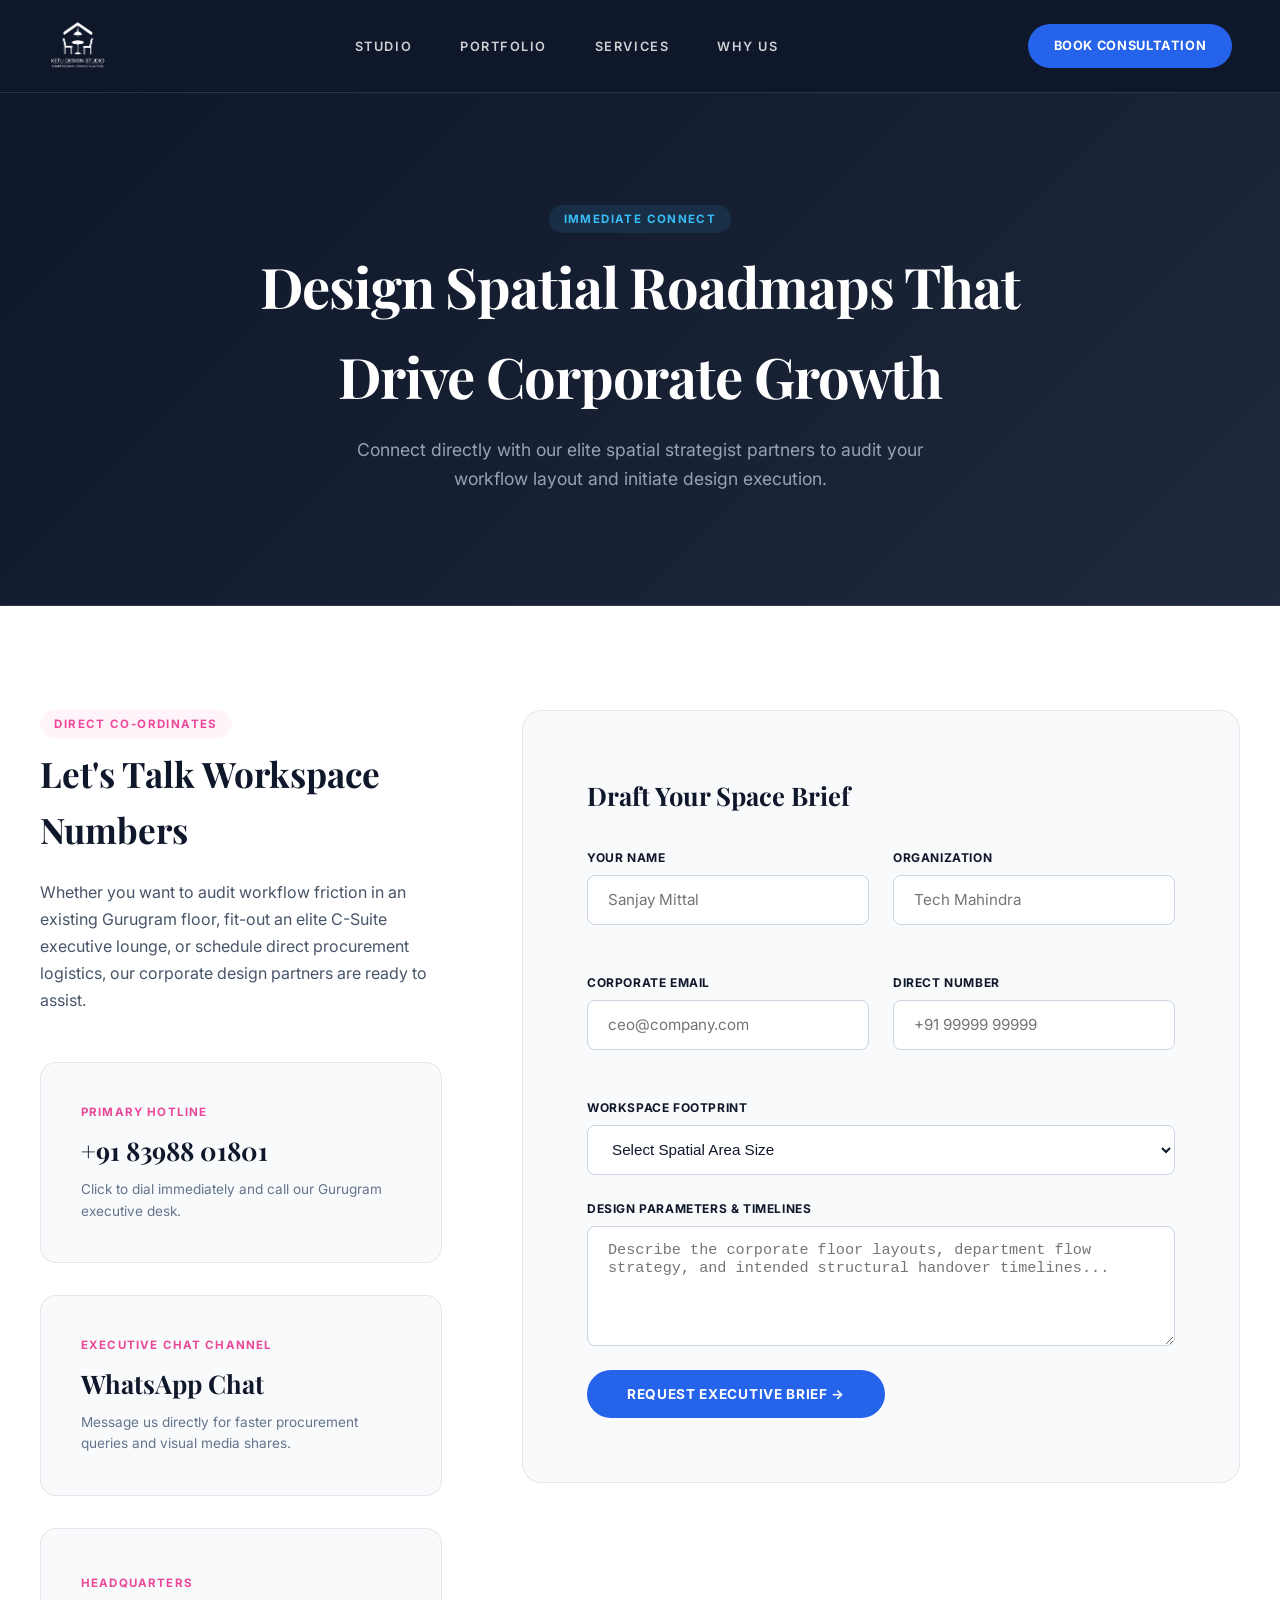
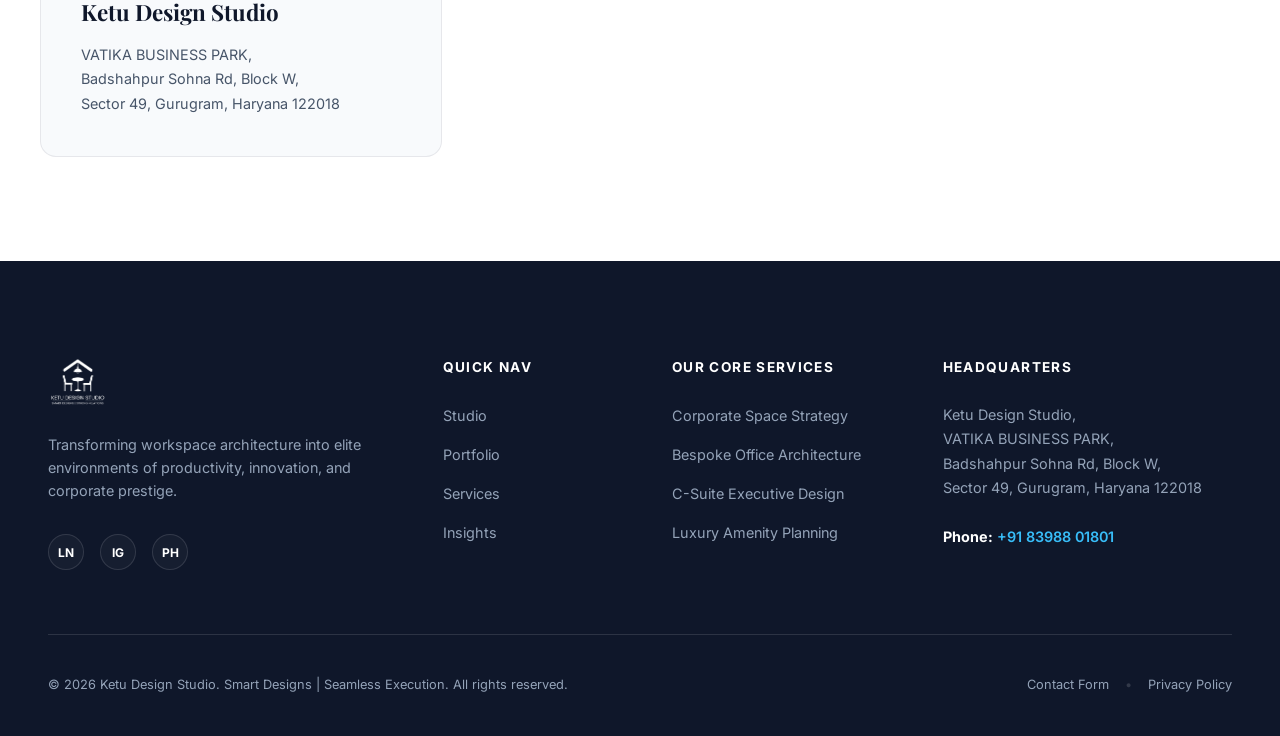
==== contact.html @ e24c72b3 "final" ====
<!DOCTYPE html>
<html lang="en">
<head>
    <meta charset="UTF-8" />
    <meta http-equiv="X-UA-Compatible" content="IE=edge" />
    <meta name="viewport" content="width=device-width, initial-scale=1.0" />
    <title>Schedule a Workspace Audit | Ketu Design Studio</title>
    <!-- Google Fonts: Playfair Display (Serif) & Inter (Sans-Serif) -->
    <link rel="preconnect" href="https://fonts.googleapis.com" />
    <link rel="preconnect" href="https://fonts.gstatic.com" crossorigin />
    <link href="https://fonts.googleapis.com/css2?family=Inter:wght@300;400;500;600;700&family=Playfair+Display:ital,wght@0,400;0,600;0,700;1,400&display=swap" rel="stylesheet" />
    <link rel="stylesheet" href="style.css" />
</head>
<body>

    <!-- Top Navigation Bar -->
    <nav class="navbar">
        <div class="logo">
            <a href="index.html">
                <img src="logo.png" alt="Ketu Design Studio" />
            </a>
        </div>
        <ul class="nav-links">
            <li><a href="index.html">STUDIO</a></li>
            <li><a href="portfolio.html">PORTFOLIO</a></li>
            <li><a href="services (1).html">SERVICES</a></li>
            <li><a href="whyus.html">WHY US</a></li>
        </ul>
        <div class="nav-cta">
            <a href="contact.html" class="consultation-btn-nav">BOOK CONSULTATION</a>
        </div>
    </nav>

    <!-- Floating Mobile/Tablet Consultation Trigger -->
    <a href="contact.html" class="floating-consultation-btn">Book a Consultation</a>

    <!-- Page Banner -->
    <header class="page-banner">
        <div class="page-banner-content">
            <span class="badge badge-light">IMMEDIATE CONNECT</span>
            <h1>Design Spatial Roadmaps That Drive Corporate Growth</h1>
            <p>Connect directly with our elite spatial strategist partners to audit your workflow layout and initiate design execution.</p>
        </div>
    </header>

    <!-- Contact & Consultation Hub -->
    <section class="page-section">
        <div class="page-container-large">
            <div class="contact-hub-row">
                
                <!-- Left Coordinates Side -->
                <div class="contact-coordinates-side">
                    <span class="badge">DIRECT CO-ORDINATES</span>
                    <h2 style="margin-top: 0.5rem;">Let's Talk Workspace Numbers</h2>
                    <p class="contact-intro">
                        Whether you want to audit workflow friction in an existing Gurugram floor, fit-out an elite C-Suite executive lounge, or schedule direct procurement logistics, our corporate design partners are ready to assist.
                    </p>
                    
                    <!-- Call Link -->
                    <a href="tel:+918398801801" class="contact-card-link">
                        <span class="contact-card-label">Primary Hotline</span>
                        <span class="contact-card-value">+91 83988 01801</span>
                        <span class="contact-card-desc">Click to dial immediately and call our Gurugram executive desk.</span>
                    </a>
                    
                    <!-- WhatsApp Link -->
                    <a href="https://wa.me/918398801801" target="_blank" class="contact-card-link">
                        <span class="contact-card-label">Executive Chat Channel</span>
                        <span class="contact-card-value">WhatsApp Chat</span>
                        <span class="contact-card-desc">Message us directly for faster procurement queries and visual media shares.</span>
                    </a>

                    <!-- Address Block -->
                    <div style="background-color: var(--light-bg); border: 1px solid var(--dark-border); padding: 2.5rem; border-radius: 16px;">
                        <span class="contact-card-label">Headquarters</span>
                        <h4 style="font-family: var(--font-serif); font-size: 1.4rem; color: var(--premium-blue-dark); margin-bottom: 0.75rem;">Ketu Design Studio</h4>
                        <p style="font-size: 0.9rem; color: #475569; line-height: 1.7;">
                            VATIKA BUSINESS PARK,<br>
                            Badshahpur Sohna Rd, Block W,<br>
                            Sector 49, Gurugram, Haryana 122018
                        </p>
                    </div>
                </div>

                <!-- Right Form Side -->
                <div class="contact-form-side">
                    <h3>Draft Your Space Brief</h3>
                    
                    <form action="#" method="POST" onsubmit="alert('Thank you for initiating your design journey. Our executive spatial strategist will contact you within 4 hours.'); return false;">
                        <div class="form-group-row">
                            <div class="form-group">
                                <label for="name">Your Name</label>
                                <input type="text" id="name" placeholder="Sanjay Mittal" required />
                            </div>
                            <div class="form-group">
                                <label for="org">Organization</label>
                                <input type="text" id="org" placeholder="Tech Mahindra" required />
                            </div>
                        </div>

                        <div class="form-group-row">
                            <div class="form-group">
                                <label for="email">Corporate Email</label>
                                <input type="email" id="email" placeholder="ceo@company.com" required />
                            </div>
                            <div class="form-group">
                                <label for="phone">Direct Number</label>
                                <input type="tel" id="phone" placeholder="+91 99999 99999" required />
                            </div>
                        </div>

                        <div class="form-group">
                            <label for="size">Workspace Footprint</label>
                            <select id="size" required>
                                <option value="" disabled selected>Select Spatial Area Size</option>
                                <option value="small">Under 5,000 sq ft</option>
                                <option value="medium">5,000 - 15,000 sq ft</option>
                                <option value="large">15,000 - 30,000 sq ft</option>
                                <option value="enterprise">30,000+ sq ft (Enterprise HQ)</option>
                            </select>
                        </div>

                        <div class="form-group">
                            <label for="message">Design Parameters & Timelines</label>
                            <textarea id="message" placeholder="Describe the corporate floor layouts, department flow strategy, and intended structural handover timelines..." required></textarea>
                        </div>

                        <button type="submit" class="submit-btn">REQUEST EXECUTIVE BRIEF &rarr;</button>
                    </form>
                </div>

            </div>
        </div>
    </section>

    <!-- Expanded Premium Footer -->
    <footer class="footer">
        <div class="footer-top">
            <div class="footer-brand-col">
                <img src="logo.png" alt="Ketu Design Studio" class="footer-logo" />
                <p class="brand-pitch">
                    Transforming workspace architecture into elite environments of productivity, innovation, and corporate prestige.
                </p>
                <div class="social-links">
                    <a href="https://linkedin.com" target="_blank" aria-label="LinkedIn">LN</a>
                    <a href="https://instagram.com" target="_blank" aria-label="Instagram">IG</a>
                    <a href="tel:+918398801801" aria-label="Phone">PH</a>
                </div>
            </div>
            
            <div class="footer-links-col">
                <h3>Quick Nav</h3>
                <ul>
                    <li><a href="index.html">Studio</a></li>
                    <li><a href="portfolio.html">Portfolio</a></li>
                    <li><a href="services.html">Services</a></li>
                    <li><a href="insights.html">Insights</a></li>
                </ul>
            </div>

            <div class="footer-links-col">
                <h3>Our Core Services</h3>
                <ul>
                    <li><a href="services.html#strategy">Corporate Space Strategy</a></li>
                    <li><a href="services.html#architecture">Bespoke Office Architecture</a></li>
                    <li><a href="services.html#suites">C-Suite Executive Design</a></li>
                    <li><a href="services.html#amenities">Luxury Amenity Planning</a></li>
                </ul>
            </div>

            <div class="footer-contact-col">
                <h3>Headquarters</h3>
                <p class="footer-address">
                    Ketu Design Studio,<br>
                    VATIKA BUSINESS PARK,<br>
                    Badshahpur Sohna Rd, Block W,<br>
                    Sector 49, Gurugram, Haryana 122018
                </p>
                <p class="footer-phone">
                    <strong>Phone:</strong> <a href="tel:+918398801801">+91 83988 01801</a>
                </p>
            </div>
        </div>

        <div class="footer-bottom">
            <p>&copy; 2026 Ketu Design Studio. Smart Designs | Seamless Execution. All rights reserved.</p>
            <div class="footer-bottom-links">
                <a href="contact.html">Contact Form</a>
                <span class="bullet">&bull;</span>
                <a href="#">Privacy Policy</a>
            </div>
        </div>
    </footer>

    <script src="script.js"></script>
</body>
</html>
---- style.css ----
/* style.css */

/* --- Modern Corporate Color System & Tokens --- */
:root {
    --white-bg: #FFFFFF;              /* 60% - Clean structural background */
    --light-bg: #F8FAFC;              /* Clean off-white bg for sections */
    
    --premium-blue-dark: #0F172A;     /* 35% - Rich Slate/Navy Blue */
    --premium-blue-nav: #0F172A;      /* Matches screenshot dark navy navbar */
    --premium-blue-mid: #1E293B;      /* Mid slate for dark components */
    --premium-blue-button: #2563EB;   /* Premium blue button background from screenshot */
    --premium-blue-button-hover: #1D4ED8;
    
    --accent-cyan: #38BDF8;           /* Beautiful bright cyan for hero subtitle and badges */
    --premium-pink-accent: #EC4899;   /* 5% - Ultra-subtle deep pink highlight, used sparingly */
    
    --glass-border: rgba(255, 255, 255, 0.12); /* User's requested glass border style */
    --dark-border: rgba(15, 23, 42, 0.08);     /* Subtle border for light cards */
    
    /* Strict Two-Font Style System */
    --font-serif: 'Playfair Display', serif; /* Font A: Bold & Premium Headline Typography */
    --font-sans: 'Inter', sans-serif;        /* Font B: Classic & Minimal Details/Body Typography */
}

/* --- Global Reset & Modern Styles --- */
* {
    margin: 0;
    padding: 0;
    box-sizing: border-box;
}

html {
    scroll-behavior: smooth;
}

body {
    background-color: var(--white-bg);
    color: #334155;
    font-family: var(--font-sans);
    line-height: 1.6;
    overflow-x: hidden;
    -webkit-font-smoothing: antialiased;
}

h1, h2, h3, h4 {
    color: var(--premium-blue-dark);
    font-family: var(--font-serif);
    font-weight: 700;
}

p, span, li, a, button, input {
    font-family: var(--font-sans);
}

/* --- Reusable Components & Typography --- */
.section-header {
    text-align: center;
    padding: 5rem 2rem 2.5rem 2rem;
    max-width: 800px;
    margin: 0 auto;
}

.section-header h2 {
    font-family: var(--font-serif);
    font-size: 2.6rem;
    margin-top: 0.5rem;
    letter-spacing: -0.01em;
}

.section-subtitle {
    font-size: 1.05rem;
    color: #64748B;
    margin-top: 0.8rem;
    font-weight: 400;
}

.badge {
    display: inline-block;
    padding: 0.3rem 0.9rem;
    font-size: 0.72rem;
    font-weight: 700;
    letter-spacing: 0.12em;
    color: var(--premium-pink-accent);
    background-color: rgba(236, 72, 153, 0.06);
    border-radius: 9999px;
    text-transform: uppercase;
}

.badge-light {
    color: var(--accent-cyan);
    background-color: rgba(56, 189, 248, 0.1);
}

.divider {
    width: 60px;
    height: 3px;
    background: linear-gradient(90deg, var(--premium-blue-button), var(--premium-pink-accent));
    margin: 1.5rem auto 0 auto;
    border-radius: 99px;
}

/* --- Pill Buttons --- */
.btn {
    display: inline-flex;
    align-items: center;
    justify-content: center;
    padding: 0.9rem 2.2rem;
    border-radius: 9999px;
    font-size: 0.85rem;
    font-weight: 700;
    text-decoration: none;
    letter-spacing: 0.05em;
    transition: all 0.3s cubic-bezier(0.4, 0, 0.2, 1);
    cursor: pointer;
}

.btn-filled {
    background-color: var(--premium-blue-button);
    color: #FFFFFF;
    box-shadow: 0 4px 14px rgba(37, 99, 235, 0.3);
}

.btn-filled:hover {
    background-color: var(--premium-blue-button-hover);
    transform: translateY(-2px);
    box-shadow: 0 6px 20px rgba(37, 99, 235, 0.4);
}

.btn-outlined {
    background-color: transparent;
    color: #FFFFFF;
    border: 1px solid var(--glass-border);
}

.btn-outlined:hover {
    background-color: rgba(255, 255, 255, 0.08);
    border-color: #FFFFFF;
    transform: translateY(-2px);
}

/* --- Floating Call to Action --- */
.floating-consultation-btn {
    position: fixed;
    bottom: 25px;
    right: 25px;
    background-color: var(--premium-pink-accent);
    color: #FFFFFF;
    padding: 0.9rem 1.6rem;
    border-radius: 9999px;
    text-decoration: none;
    font-weight: 700;
    font-size: 0.85rem;
    box-shadow: 0 10px 25px rgba(236, 72, 153, 0.3);
    z-index: 9999;
    letter-spacing: 0.02em;
    transition: all 0.3s ease;
    display: none; /* Only shown on mobile/tablets where nav is hidden or smaller */
}

.floating-consultation-btn:hover {
    transform: translateY(-3px) scale(1.02);
    box-shadow: 0 12px 30px rgba(236, 72, 153, 0.4);
}

/* --- Premium Navigation Bar --- */
.navbar {
    display: flex;
    align-items: center;
    justify-content: space-between;
    background-color: var(--premium-blue-nav);
    padding: 1.25rem 3rem;
    position: sticky;
    top: 0;
    z-index: 1000;
    border-bottom: 1px solid var(--glass-border);
}

.logo img {
    height: 52px;
    display: block;
    transition: transform 0.3s ease;
}

.logo img:hover {
    transform: scale(1.03);
}

.nav-links {
    list-style: none;
    display: flex;
    gap: 3rem;
}

.nav-links li a {
    text-decoration: none;
    color: rgba(255, 255, 255, 0.8);
    font-size: 0.8rem;
    font-weight: 600;
    letter-spacing: 0.12em;
    transition: color 0.25s ease;
}

.nav-links li a:hover,
.nav-links li.active a {
    color: #FFFFFF;
}

.consultation-btn-nav {
    display: inline-block;
    background-color: var(--premium-blue-button);
    color: #FFFFFF;
    padding: 0.75rem 1.6rem;
    border-radius: 9999px;
    text-decoration: none;
    font-size: 0.8rem;
    font-weight: 700;
    letter-spacing: 0.05em;
    transition: all 0.3s ease;
}

.consultation-btn-nav:hover {
    background-color: var(--premium-blue-button-hover);
    transform: translateY(-1px);
    box-shadow: 0 4px 12px rgba(37, 99, 235, 0.2);
}

/* --- Hero Section (Visibility and Contrast Overhaul) --- */
.hero {
    position: relative;
    min-height: 85vh;
    background: url('hero.jpg') center/cover no-repeat;
    display: flex;
    align-items: center;
    justify-content: center;
    color: #FFFFFF;
    overflow: hidden;
    padding: 4rem 2rem;
}

/* Stronger backdrop overlay */
.hero-overlay {
    position: absolute;
    inset: 0;
    background: radial-gradient(
        circle,
        rgba(15, 23, 42, 0.5) 0%,
        rgba(15, 23, 42, 0.75) 100%
    );
    z-index: 1;
}

.hero-content {
    position: relative;
    z-index: 2;
    max-width: 950px;
    width: 100%;
}

/* Luxurious glassmorphism text container for perfect visibility */
.hero-glass-card {
    background: rgba(15, 23, 42, 0.55);
    backdrop-filter: blur(16px);
    -webkit-backdrop-filter: blur(16px);
    border: 1px solid var(--glass-border);
    padding: 4rem 3.5rem;
    border-radius: 24px;
    box-shadow: 0 25px 50px -12px rgba(0, 0, 0, 0.4);
    display: flex;
    flex-direction: column;
    align-items: center;
    text-align: center;
}

.hero-title {
    font-family: var(--font-serif);
    font-size: 4rem;
    font-weight: 700;
    line-height: 1.15;
    margin-bottom: 1.5rem;
    letter-spacing: -0.01em;
    color: #FFFFFF;
    text-shadow: 0 4px 20px rgba(0, 0, 0, 0.4); /* Contrast shadow */
}

.hero-subtitle {
    font-family: var(--font-sans);
    font-size: 0.95rem;
    font-weight: 700;
    letter-spacing: 0.15em;
    color: var(--accent-cyan);
    margin-bottom: 2.5rem;
    max-width: 800px;
    line-height: 1.5;
    text-shadow: 0 2px 10px rgba(0, 0, 0, 0.4);
}

.hero-buttons {
    display: flex;
    gap: 1.5rem;
}

/* --- Glassmorphism Stats Boxes --- */
.stats {
    background-color: var(--premium-blue-dark);
    padding: 5rem 2rem;
    position: relative;
    border-bottom: 1px solid var(--glass-border);
}

.stats-container {
    max-width: 1200px;
    margin: 0 auto;
    display: grid;
    grid-template-columns: repeat(4, 1fr);
    gap: 2rem;
}

.stat-box {
    position: relative;
    background: rgba(255, 255, 255, 0.02);
    border: 1px solid var(--glass-border);
    padding: 3rem 2rem;
    border-radius: 16px;
    text-align: center;
    color: #FFFFFF;
    transition: all 0.4s cubic-bezier(0.4, 0, 0.2, 1);
    overflow: hidden;
}

.stat-box:hover {
    transform: translateY(-8px);
    background: rgba(255, 255, 255, 0.04);
    border-color: rgba(255, 255, 255, 0.25);
    box-shadow: 0 20px 40px rgba(0, 0, 0, 0.3);
}

.stat-box h2 {
    font-family: var(--font-sans);
    font-size: 3rem;
    font-weight: 700;
    color: #FFFFFF;
    margin-bottom: 0.5rem;
    background: linear-gradient(135deg, #FFFFFF 30%, var(--accent-cyan) 100%);
    -webkit-background-clip: text;
    -webkit-text-fill-color: transparent;
}

.stat-box p {
    font-family: var(--font-sans);
    font-size: 0.9rem;
    color: #94A3B8;
    font-weight: 500;
    letter-spacing: 0.02em;
}

.glass-shine {
    position: absolute;
    top: 0;
    left: -100%;
    width: 50%;
    height: 100%;
    background: linear-gradient(
        90deg,
        rgba(255, 255, 255, 0) 0%,
        rgba(255, 255, 255, 0.04) 50%,
        rgba(255, 255, 255, 0) 100%
    );
    transform: skewX(-25deg);
    transition: 0.75s;
}

.stat-box:hover .glass-shine {
    left: 200%;
}

/* --- Infinite Moving Partner Logo Carousel --- */
.partners {
    background-color: var(--white-bg);
    padding: 5rem 0;
    overflow: hidden;
}

.partner-carousel-wrapper {
    width: 100%;
    overflow: hidden;
    position: relative;
    padding: 2.5rem 0;
}

.partner-carousel-wrapper::before,
.partner-carousel-wrapper::after {
    content: '';
    position: absolute;
    left: 5%;
    right: 5%;
    height: 1px;
    background-color: #E2E8F0;
}

.partner-carousel-wrapper::before { top: 0; }
.partner-carousel-wrapper::after { bottom: 0; }

.partner-carousel {
    display: flex;
    gap: 6rem;
    width: max-content;
    animation: marquee 25s linear infinite;
}

.partner-logo {
    font-family: var(--font-sans);
    font-size: 1.5rem;
    font-weight: 700;
    color: #94A3B8;
    letter-spacing: 0.05em;
    text-transform: uppercase;
    transition: color 0.3s ease;
    user-select: none;
    cursor: default;
}

.partner-logo:hover {
    color: var(--premium-blue-dark);
}

@keyframes marquee {
    0% { transform: translateX(0); }
    100% { transform: translateX(-50%); }
}

/* --- Philosophy (Premium Deep Blue Container) --- */
.philosophy {
    background-color: var(--premium-blue-dark);
    color: #FFFFFF;
    padding: 7rem 2rem;
    text-align: center;
    position: relative;
}

.philosophy-container {
    max-width: 850px;
    margin: 0 auto;
}

.philosophy h2 {
    font-family: var(--font-serif);
    font-size: 2.8rem;
    font-weight: 600;
    color: #FFFFFF;
    margin-top: 1rem;
    margin-bottom: 2rem;
    line-height: 1.25;
}

.philosophy .accent-text {
    font-family: var(--font-serif);
    font-style: italic;
    color: var(--accent-cyan);
    font-weight: 400;
}

.philosophy-text {
    font-family: var(--font-sans);
    font-size: 1.15rem;
    line-height: 1.8;
    color: #CBD5E1;
    font-weight: 300;
}

/* --- Services Grid Section (60% White Background) --- */
.services {
    background-color: var(--light-bg);
    padding: 6.5rem 2rem;
}

.services-grid {
    max-width: 1200px;
    margin: 3.5rem auto 0 auto;
    display: grid;
    grid-template-columns: repeat(3, 1fr);
    gap: 2.5rem;
}

.service-card {
    background-color: var(--white-bg);
    border: 1px solid var(--dark-border);
    padding: 3.5rem 2.5rem;
    border-radius: 16px;
    position: relative;
    transition: all 0.4s cubic-bezier(0.4, 0, 0.2, 1);
    display: flex;
    flex-direction: column;
    height: 100%;
}

.service-card::before {
    content: '';
    position: absolute;
    top: 0;
    left: 0;
    width: 100%;
    height: 4px;
    background: var(--premium-blue-button);
    border-radius: 16px 16px 0 0;
    transform: scaleX(0);
    transform-origin: left;
    transition: transform 0.4s ease;
}

.service-card:hover {
    transform: translateY(-8px);
    box-shadow: 0 20px 40px rgba(15, 23, 42, 0.06);
    border-color: rgba(37, 99, 235, 0.15);
}

.service-card:hover::before {
    transform: scaleX(1);
}

.service-card:nth-child(5):hover::before {
    background: var(--premium-pink-accent);
}

.card-num {
    font-family: var(--font-sans);
    font-size: 0.85rem;
    font-weight: 700;
    color: var(--premium-blue-button);
    letter-spacing: 0.1em;
    margin-bottom: 1.5rem;
}

.service-card h3 {
    font-family: var(--font-serif);
    font-size: 1.4rem;
    font-weight: 700;
    margin-bottom: 1rem;
    color: var(--premium-blue-dark);
}

.service-card p {
    font-family: var(--font-sans);
    font-size: 0.95rem;
    color: #64748B;
    line-height: 1.6;
    margin-bottom: 2rem;
    flex-grow: 1;
}

.card-link {
    font-family: var(--font-sans);
    font-size: 0.85rem;
    font-weight: 700;
    color: var(--premium-blue-dark);
    text-decoration: none;
    letter-spacing: 0.02em;
    transition: color 0.2s ease;
    align-self: flex-start;
}

.card-link:hover {
    color: var(--premium-blue-button);
}

/* --- Detailed Subpages Styling Grid Layouts --- */

/* Page Banner/Hero Header */
.page-banner {
    position: relative;
    background: linear-gradient(135deg, #0F172A 0%, #1E293B 100%);
    color: #FFFFFF;
    padding: 7rem 2rem;
    text-align: center;
    border-bottom: 1px solid var(--glass-border);
    overflow: hidden;
}

/* --- Side Page Background Variations (no background images, gradients only) --- */
.portfolio-page {
    background: linear-gradient(135deg, #0F172A, #1E293B);
}
.services-page {
    background: linear-gradient(135deg, #0F172A, #1E293B);
}
.whyus-page {
    background: linear-gradient(135deg, #F8FAFC, #EEF2FF);
}
.insights-page {
    background: linear-gradient(135deg, #F8FAFC, #EEF2FF);
}

/* Why Us cards premium styling */
.why-us-card {
    background: rgba(15, 23, 42, 0.55);
    backdrop-filter: blur(12px);
    -webkit-backdrop-filter: blur(12px);
    border: 1px solid var(--glass-border);
    border-radius: 16px;
    padding: 2rem;
    margin: 0.5rem;
    color: #FFFFFF;
    animation: slideInLeft 0.8s ease-out forwards;
}

/* Horizontal slide‑in animation */
@keyframes slideInLeft {
    0% { transform: translateX(-30px); opacity: 0; }
    100% { transform: translateX(0); opacity: 1; }
}
.slide-in-left {
    animation: slideInLeft 0.8s ease-out forwards;
}

.page-banner-content {
    max-width: 800px;
    margin: 0 auto;
    position: relative;
    z-index: 2;
}

.page-banner h1 {
    font-family: var(--font-serif);
    font-size: 3.5rem;
    color: #FFFFFF;
    margin-top: 0.5rem;
    margin-bottom: 1rem;
    letter-spacing: -0.02em;
}

.page-banner p {
    font-size: 1.1rem;
    color: #94A3B8;
    max-width: 600px;
    margin: 0 auto;
}

/* Page Section Wrappers */
.page-section {
    padding: 6.5rem 2rem;
    background-color: var(--white-bg);
}

.page-container-large {
    max-width: 1200px;
    margin: 0 auto;
}

/* Portfolio Details Page Showcase Blocks */
.project-showcase-block {
    display: flex;
    align-items: center;
    gap: 4.5rem;
    margin-bottom: 7rem;
}

.project-showcase-block:nth-child(even) {
    flex-direction: row-reverse;
}

.project-showcase-block:last-child {
    margin-bottom: 0;
}

.project-info-side {
    flex: 1;
}

.project-tag {
    font-size: 0.72rem;
    font-weight: 700;
    color: var(--premium-blue-button);
    letter-spacing: 0.12em;
    text-transform: uppercase;
}

.project-info-side h2 {
    font-family: var(--font-serif);
    font-size: 2.4rem;
    color: var(--premium-blue-dark);
    margin-top: 0.5rem;
    margin-bottom: 1.25rem;
    line-height: 1.2;
}

.project-description {
    font-size: 1rem;
    color: #475569;
    line-height: 1.75;
    margin-bottom: 2rem;
}

.project-stats-grid {
    display: grid;
    grid-template-columns: 1fr 1fr;
    gap: 1.5rem;
    margin-bottom: 2.5rem;
}

.project-stat-pill {
    background-color: var(--light-bg);
    border: 1px solid var(--dark-border);
    padding: 1.25rem;
    border-radius: 12px;
}

.project-stat-pill h4 {
    font-family: var(--font-sans);
    font-size: 1.35rem;
    color: var(--premium-blue-dark);
    font-weight: 700;
}

.project-stat-pill p {
    font-size: 0.8rem;
    color: #64748B;
    margin-top: 0.2rem;
}

.project-media-side {
    flex: 1.2;
    position: relative;
}

.project-fallback-frame {
    width: 100%;
    height: 400px;
    background-color: var(--premium-blue-dark);
    border-radius: 20px;
    display: flex;
    flex-direction: column;
    justify-content: center;
    align-items: center;
    color: #FFFFFF;
    position: relative;
    overflow: hidden;
    border: 1px solid var(--glass-border);
    padding: 3rem;
    text-align: center;
}

.project-fallback-frame::before {
    content: '';
    position: absolute;
    inset: 0;
    background: radial-gradient(circle, rgba(15,23,42,0.6) 0%, rgba(15,23,42,0.9) 100%);
    z-index: 1;
}

.project-frame-content {
    position: relative;
    z-index: 2;
}

.project-frame-content h3 {
    font-family: var(--font-serif);
    font-size: 2rem;
    color: #FFFFFF;
    margin-bottom: 0.5rem;
}

.project-frame-content p {
    font-size: 0.85rem;
    color: var(--accent-cyan);
    letter-spacing: 0.05em;
    font-weight: 600;
}

/* Service Detail Sections */
.service-details-row {
    display: flex;
    gap: 4rem;
    margin-bottom: 6rem;
    align-items: flex-start;
}

.service-details-row:last-child {
    margin-bottom: 0;
}

.service-details-header {
    flex: 1;
    position: sticky;
    top: 120px;
}

.service-details-header h2 {
    font-family: var(--font-serif);
    font-size: 2.2rem;
    color: var(--premium-blue-dark);
    margin-top: 0.5rem;
    margin-bottom: 1rem;
}

.service-details-body {
    flex: 1.5;
    background-color: var(--light-bg);
    border: 1px solid var(--dark-border);
    padding: 4rem;
    border-radius: 20px;
}

.service-details-body h3 {
    font-family: var(--font-serif);
    font-size: 1.5rem;
    margin-bottom: 1.25rem;
    color: var(--premium-blue-dark);
}

.service-details-body p {
    font-size: 1rem;
    color: #475569;
    line-height: 1.7;
    margin-bottom: 2rem;
}

.service-checklist {
    list-style: none;
    display: grid;
    grid-template-columns: 1fr 1fr;
    gap: 1.25rem;
    margin-bottom: 2.5rem;
}

.service-checklist li {
    display: flex;
    align-items: center;
    gap: 0.75rem;
    font-size: 0.9rem;
    font-weight: 600;
    color: var(--premium-blue-dark);
}

.service-checklist li::before {
    content: '✓';
    display: flex;
    align-items: center;
    justify-content: center;
    width: 20px;
    height: 20px;
    background-color: rgba(37, 99, 235, 0.08);
    color: var(--premium-blue-button);
    border-radius: 9999px;
    font-size: 0.7rem;
    font-weight: 700;
}

/* Service Methodology Timeline */
.methodology-timeline {
    max-width: 900px;
    margin: 4rem auto 0 auto;
    position: relative;
    padding-left: 3rem;
}

.methodology-timeline::before {
    content: '';
    position: absolute;
    left: 15px;
    top: 10px;
    bottom: 10px;
    width: 2px;
    background-color: #E2E8F0;
}

.timeline-step {
    position: relative;
    margin-bottom: 3.5rem;
}

.timeline-step:last-child {
    margin-bottom: 0;
}

.timeline-dot {
    position: absolute;
    left: -42px;
    top: 5px;
    width: 24px;
    height: 24px;
    background-color: var(--white-bg);
    border: 3px solid var(--premium-blue-button);
    border-radius: 9999px;
    z-index: 2;
}

.timeline-step:nth-child(4) .timeline-dot {
    border-color: var(--premium-pink-accent);
}

.timeline-step h3 {
    font-family: var(--font-serif);
    font-size: 1.35rem;
    color: var(--premium-blue-dark);
    margin-bottom: 0.5rem;
}

.timeline-step p {
    font-size: 0.95rem;
    color: #64748B;
    line-height: 1.6;
}

/* Insights Editorial News Grid */
.insights-grid {
    display: grid;
    grid-template-columns: repeat(3, 1fr);
    gap: 3rem;
    max-width: 1200px;
    margin: 3rem auto 0 auto;
}

.insight-card {
    background-color: var(--white-bg);
    border: 1px solid var(--dark-border);
    border-radius: 16px;
    overflow: hidden;
    display: flex;
    flex-direction: column;
    height: 100%;
    transition: all 0.4s ease;
}

.insight-card:hover {
    transform: translateY(-6px);
    box-shadow: 0 15px 35px rgba(15,23,42,0.05);
}

.insight-card-header {
    background-color: var(--premium-blue-dark);
    height: 220px;
    padding: 2.5rem;
    display: flex;
    flex-direction: column;
    justify-content: flex-end;
    position: relative;
}

.insight-card-header::before {
    content: '';
    position: absolute;
    inset: 0;
    background: linear-gradient(180deg, rgba(15,23,42,0.4) 0%, rgba(15,23,42,0.85) 100%);
    z-index: 1;
}

.insight-date {
    position: relative;
    z-index: 2;
    font-size: 0.72rem;
    color: var(--accent-cyan);
    font-weight: 700;
    letter-spacing: 0.08em;
    text-transform: uppercase;
}

.insight-card-header h3 {
    font-family: var(--font-serif);
    position: relative;
    z-index: 2;
    color: #FFFFFF;
    font-size: 1.4rem;
    line-height: 1.3;
    margin-top: 0.5rem;
}

.insight-card-body {
    padding: 2rem;
    display: flex;
    flex-direction: column;
    flex-grow: 1;
}

.insight-card-body p {
    font-size: 0.9rem;
    color: #64748B;
    line-height: 1.6;
    margin-bottom: 2rem;
    flex-grow: 1;
}

.insight-author {
    font-size: 0.8rem;
    font-weight: 700;
    color: var(--premium-blue-dark);
}

/* Contact Hub & Form Layouts */
.contact-hub-row {
    display: flex;
    gap: 5rem;
    max-width: 1200px;
    margin: 0 auto;
    align-items: flex-start;
}

.contact-coordinates-side {
    flex: 1;
}

.contact-coordinates-side h2 {
    font-family: var(--font-serif);
    font-size: 2.2rem;
    margin-bottom: 1.25rem;
}

.contact-intro {
    font-size: 1rem;
    color: #475569;
    line-height: 1.7;
    margin-bottom: 3rem;
}

.contact-card-link {
    background-color: var(--light-bg);
    border: 1px solid var(--dark-border);
    padding: 2.5rem;
    border-radius: 16px;
    margin-bottom: 2rem;
    display: flex;
    flex-direction: column;
    text-decoration: none;
    transition: all 0.3s ease;
}

.contact-card-link:hover {
    transform: translateY(-4px);
    border-color: rgba(37,99,235,0.2);
    box-shadow: 0 10px 25px rgba(15,23,42,0.03);
}

.contact-card-label {
    font-size: 0.72rem;
    font-weight: 700;
    letter-spacing: 0.1em;
    color: var(--premium-pink-accent);
    text-transform: uppercase;
    margin-bottom: 0.5rem;
}

.contact-card-value {
    font-family: var(--font-serif);
    font-size: 1.6rem;
    font-weight: 700;
    color: var(--premium-blue-dark);
}

.contact-card-desc {
    font-size: 0.85rem;
    color: #64748B;
    margin-top: 0.5rem;
}

.contact-form-side {
    flex: 1.2;
    background-color: var(--light-bg);
    border: 1px solid var(--dark-border);
    padding: 4rem;
    border-radius: 20px;
}

.contact-form-side h3 {
    font-family: var(--font-serif);
    font-size: 1.6rem;
    margin-bottom: 2rem;
    color: var(--premium-blue-dark);
}

.form-group-row {
    display: grid;
    grid-template-columns: 1fr 1fr;
    gap: 1.5rem;
    margin-bottom: 1.5rem;
}

.form-group {
    margin-bottom: 1.5rem;
    display: flex;
    flex-direction: column;
}

.form-group label {
    font-size: 0.75rem;
    font-weight: 700;
    letter-spacing: 0.05em;
    color: var(--premium-blue-dark);
    text-transform: uppercase;
    margin-bottom: 0.5rem;
}

.form-group input,
.form-group select,
.form-group textarea {
    padding: 0.9rem 1.25rem;
    border-radius: 8px;
    border: 1px solid #CBD5E1;
    font-size: 0.95rem;
    color: var(--premium-blue-dark);
    background-color: var(--white-bg);
    transition: all 0.25s ease;
}

.form-group input:focus,
.form-group select:focus,
.form-group textarea:focus {
    outline: none;
    border-color: var(--premium-blue-button);
    box-shadow: 0 0 0 3px rgba(37, 99, 235, 0.12);
}

.form-group textarea {
    resize: vertical;
    height: 120px;
}

.submit-btn {
    border: none;
    background-color: var(--premium-blue-button);
    color: #FFFFFF;
    font-size: 0.85rem;
    font-weight: 700;
    padding: 1rem 2.5rem;
    border-radius: 9999px;
    cursor: pointer;
    letter-spacing: 0.05em;
    transition: all 0.3s ease;
    align-self: flex-start;
}

.submit-btn:hover {
    background-color: var(--premium-blue-button-hover);
    transform: translateY(-2px);
    box-shadow: 0 4px 14px rgba(37, 99, 235, 0.3);
}

/* --- Quotes / Reviews --- */
.reviews {
    background-color: var(--white-bg);
    padding: 6rem 2rem;
}

.reviews-container {
    max-width: 1200px;
    margin: 3rem auto 0 auto;
    display: grid;
    grid-template-columns: repeat(2, 1fr);
    gap: 3rem;
}

.quote-card {
    background-color: var(--light-bg);
    border: 1px solid var(--dark-border);
    padding: 4rem 3rem 3rem 3rem;
    border-radius: 16px;
    position: relative;
}

.quote-icon {
    position: absolute;
    top: 15px;
    left: 30px;
    font-family: var(--font-serif);
    font-size: 6rem;
    color: rgba(37, 99, 235, 0.06);
    line-height: 1;
    pointer-events: none;
}

.quote-text {
    font-family: var(--font-sans);
    font-size: 1.05rem;
    color: #334155;
    line-height: 1.8;
    margin-bottom: 2.5rem;
    font-style: italic;
    position: relative;
    z-index: 1;
}

.quote-author-info {
    display: flex;
    align-items: center;
    gap: 1.25rem;
}

.author-avatar {
    width: 48px;
    height: 48px;
    background-color: var(--premium-blue-dark);
    color: #FFFFFF;
    border-radius: 9999px;
    display: flex;
    align-items: center;
    justify-content: center;
    font-weight: 700;
    font-size: 0.9rem;
}

.quote-card:nth-child(2) .author-avatar {
    background-color: var(--premium-pink-accent);
}

.author-name {
    font-family: var(--font-sans);
    font-size: 1rem;
    font-weight: 700;
    color: var(--premium-blue-dark);
}

.author-title {
    font-family: var(--font-sans);
    font-size: 0.8rem;
    color: #64748B;
    font-weight: 500;
}

/* --- Call to Action --- */
.cta {
    background-color: var(--premium-blue-dark);
    padding: 7rem 2rem;
    text-align: center;
    position: relative;
    border-bottom: 1px solid var(--glass-border);
}

.cta-content {
    max-width: 800px;
    margin: 0 auto;
    color: #FFFFFF;
}

.cta h2 {
    font-family: var(--font-serif);
    font-size: 2.6rem;
    color: #FFFFFF;
    margin-bottom: 1.25rem;
    line-height: 1.3;
}

.cta p {
    font-family: var(--font-sans);
    font-size: 1.1rem;
    color: #94A3B8;
    margin-bottom: 2.5rem;
    line-height: 1.7;
}

.cta-buttons {
    display: flex;
    justify-content: center;
    gap: 1.5rem;
}

/* --- Extended Highly Aesthetic Footer --- */
.footer {
    background-color: var(--premium-blue-dark);
    color: #94A3B8;
    padding: 6rem 3rem 2.5rem 3rem;
}

.footer-top {
    max-width: 1200px;
    margin: 0 auto;
    display: grid;
    grid-template-columns: 2fr 1fr 1.25fr 1.75fr;
    gap: 4rem;
    padding-bottom: 4rem;
    border-bottom: 1px solid var(--glass-border);
}

.footer-brand-col {
    display: flex;
    flex-direction: column;
}

.footer-logo {
    height: 52px;
    object-fit: contain;
    align-self: flex-start;
    margin-bottom: 1.5rem;
}

.brand-pitch {
    font-family: var(--font-sans);
    font-size: 0.9rem;
    line-height: 1.6;
    margin-bottom: 2rem;
}

.social-links {
    display: flex;
    gap: 1rem;
}

.social-links a {
    width: 36px;
    height: 36px;
    background-color: rgba(255, 255, 255, 0.03);
    border: 1px solid var(--glass-border);
    border-radius: 9999px;
    display: flex;
    align-items: center;
    justify-content: center;
    color: #FFFFFF;
    text-decoration: none;
    font-size: 0.75rem;
    font-weight: 700;
    transition: all 0.3s ease;
}

.social-links a:hover {
    background-color: var(--premium-blue-button);
    border-color: var(--premium-blue-button);
    transform: translateY(-2px);
}

.footer-links-col h3,
.footer-contact-col h3 {
    font-family: var(--font-sans);
    font-size: 0.85rem;
    font-weight: 700;
    letter-spacing: 0.1em;
    color: #FFFFFF;
    text-transform: uppercase;
    margin-bottom: 1.5rem;
}

.footer-links-col ul {
    list-style: none;
    display: flex;
    flex-direction: column;
    gap: 0.85rem;
}

.footer-links-col ul li a {
    font-family: var(--font-sans);
    color: #94A3B8;
    text-decoration: none;
    font-size: 0.9rem;
    transition: color 0.2s ease;
}

.footer-links-col ul li a:hover {
    color: #FFFFFF;
}

.footer-address {
    font-family: var(--font-sans);
    font-size: 0.9rem;
    line-height: 1.7;
    margin-bottom: 1.5rem;
}

.footer-phone {
    font-family: var(--font-sans);
    font-size: 0.9rem;
    color: #FFFFFF;
}

.footer-phone a {
    color: var(--accent-cyan);
    text-decoration: none;
    font-weight: 600;
    transition: color 0.2s ease;
}

.footer-phone a:hover {
    color: #FFFFFF;
}

.footer-bottom {
    max-width: 1200px;
    margin: 2.5rem auto 0 auto;
    display: flex;
    justify-content: space-between;
    align-items: center;
    font-size: 0.8rem;
}

.footer-bottom p {
    font-family: var(--font-sans);
}

.footer-bottom-links {
    display: flex;
    align-items: center;
    gap: 1rem;
}

.footer-bottom-links a {
    font-family: var(--font-sans);
    color: #94A3B8;
    text-decoration: none;
    transition: color 0.2s ease;
}

.footer-bottom-links a:hover {
    color: #FFFFFF;
}

.bullet {
    color: rgba(255, 255, 255, 0.15);
}

/* --- Responsive Layout Adjustments --- */
@media (max-width: 1024px) {
    .stats-container {
        grid-template-columns: repeat(2, 1fr);
        gap: 1.5rem;
    }
    
    .services-grid {
        grid-template-columns: repeat(2, 1fr);
        gap: 2rem;
    }
    
    .footer-top {
        grid-template-columns: 1fr 1fr;
        gap: 3rem;
    }
    
    .project-showcase-block {
        gap: 2.5rem;
    }
    
    .service-details-row {
        flex-direction: column;
        gap: 2rem;
    }
    
    .service-details-header {
        position: static;
    }
    
    .insights-grid {
        grid-template-columns: repeat(2, 1fr);
        gap: 2rem;
    }
}

@media (max-width: 768px) {
    .navbar {
        padding: 1rem 1.5rem;
    }
    
    .nav-links {
        display: none; /* Hide standard nav list on tablets/mobiles */
    }
    
    .floating-consultation-btn {
        display: block; /* Show floating trigger instead */
    }
    
    .hero-glass-card {
        padding: 2.5rem 1.5rem;
        border-radius: 16px;
    }
    
    .hero-title {
        font-size: 2.3rem;
    }
    
    .hero-subtitle {
        font-size: 0.8rem;
        margin-bottom: 2rem;
    }
    
    .hero-buttons {
        flex-direction: column;
        width: 100%;
        max-width: 320px;
        gap: 1rem;
    }
    
    .services-grid,
    .reviews-container {
        grid-template-columns: 1fr;
        gap: 2rem;
    }
    
    .philosophy h2 {
        font-size: 2rem;
    }
    
    .footer-top {
        grid-template-columns: 1fr;
        gap: 2.5rem;
    }
    
    .footer-bottom {
        flex-direction: column;
        gap: 1rem;
        text-align: center;
    }
    
    .project-showcase-block,
    .project-showcase-block:nth-child(even) {
        flex-direction: column;
        gap: 2rem;
    }
    
    .project-media-side {
        width: 100%;
    }
    
    .service-details-body {
        padding: 2.5rem;
    }
    
    .service-checklist {
        grid-template-columns: 1fr;
    }
    
    .insights-grid {
        grid-template-columns: 1fr;
        gap: 2rem;
    }
    
    .contact-hub-row {
        flex-direction: column;
        gap: 3rem;
    }
    
    .contact-form-side {
        padding: 2.5rem;
        width: 100%;
    }
    
    .form-group-row {
        grid-template-columns: 1fr;
        gap: 0;
    }
}
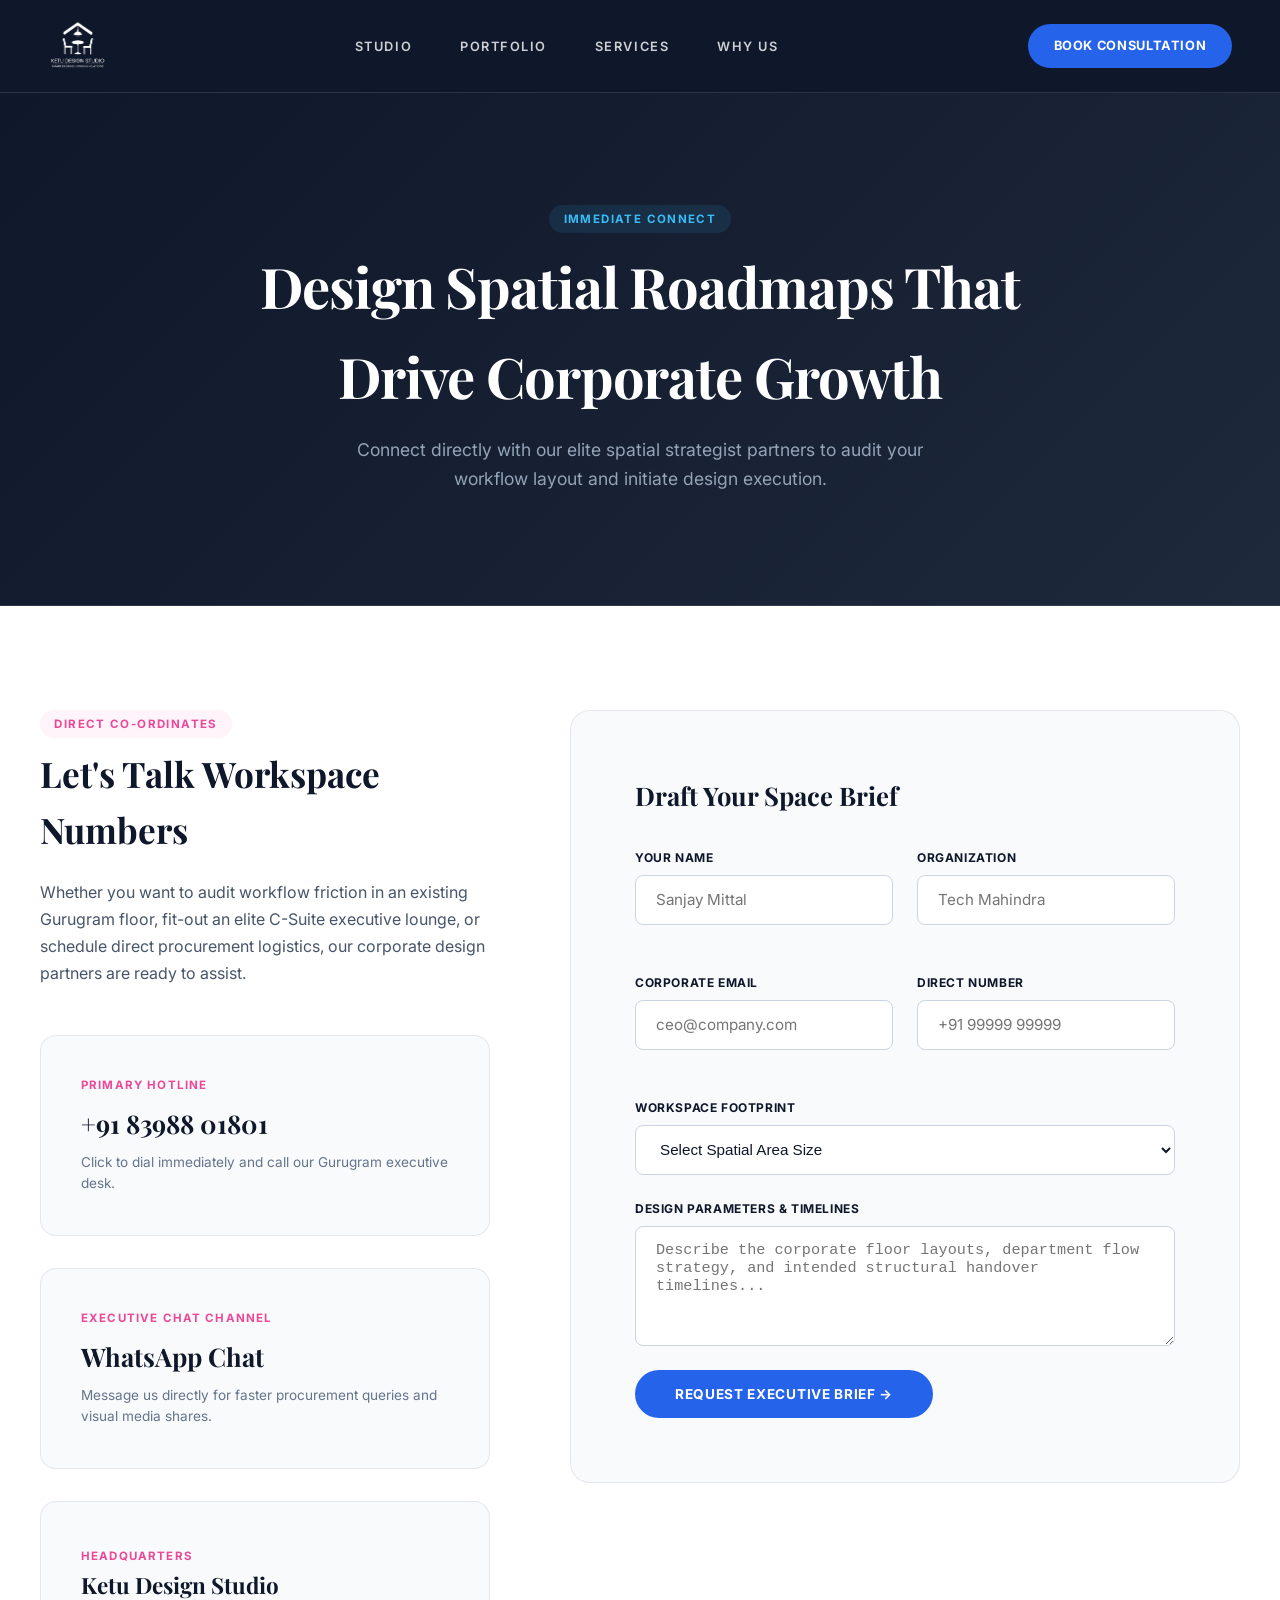
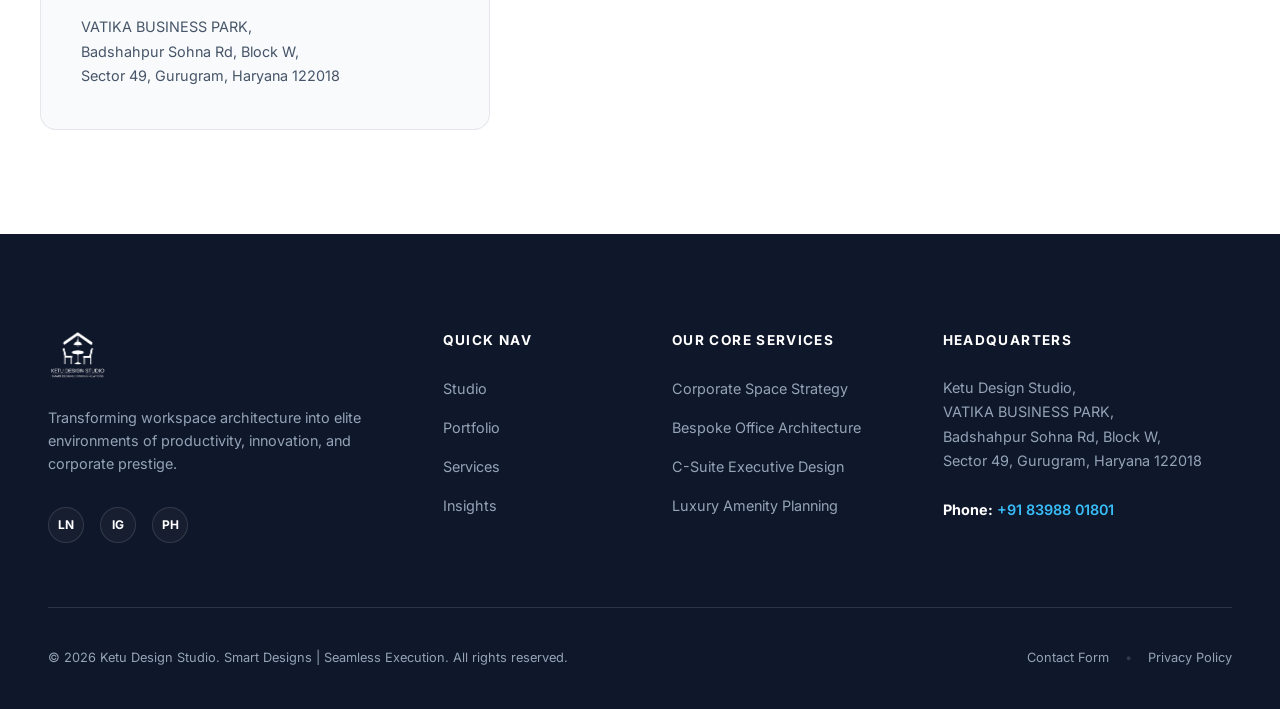
==== commit ec8d9846: "ctrl" ====
--- a/contact.html
+++ b/contact.html
@@ -153,7 +153,7 @@
                 <ul>
                     <li><a href="index.html">Studio</a></li>
                     <li><a href="portfolio.html">Portfolio</a></li>
-                    <li><a href="services.html">Services</a></li>
+                    <li><a href="services (1).html">Services</a></li>
                     <li><a href="insights.html">Insights</a></li>
                 </ul>
             </div>
@@ -161,10 +161,10 @@
             <div class="footer-links-col">
                 <h3>Our Core Services</h3>
                 <ul>
-                    <li><a href="services.html#strategy">Corporate Space Strategy</a></li>
-                    <li><a href="services.html#architecture">Bespoke Office Architecture</a></li>
-                    <li><a href="services.html#suites">C-Suite Executive Design</a></li>
-                    <li><a href="services.html#amenities">Luxury Amenity Planning</a></li>
+                    <li><a href="services (1).html#strategy">Corporate Space Strategy</a></li>
+                    <li><a href="services (1).html#architecture">Bespoke Office Architecture</a></li>
+                    <li><a href="services (1).html#suites">C-Suite Executive Design</a></li>
+                    <li><a href="services (1).html#amenities">Luxury Amenity Planning</a></li>
                 </ul>
             </div>
 
--- a/style.css
+++ b/style.css
@@ -228,7 +228,7 @@
 .hero {
     position: relative;
     min-height: 85vh;
-    background: url('hero.jpg') center/cover no-repeat;
+    background: url('images/WhatsApp\ Image\ 2026-05-24\ at\ 21.04.38\ \(4\).jpeg') center/cover no-repeat;
     display: flex;
     align-items: center;
     justify-content: center;
@@ -404,28 +404,43 @@
     display: flex;
     gap: 6rem;
     width: max-content;
-    animation: marquee 25s linear infinite;
+    align-items: center;
+    /* Changed to 'infinite' and matches the exact keyframe configuration below */
+    animation: marquee 20s linear infinite;
 }
 
 .partner-logo {
-    font-family: var(--font-sans);
-    font-size: 1.5rem;
-    font-weight: 700;
-    color: #94A3B8;
-    letter-spacing: 0.05em;
-    text-transform: uppercase;
-    transition: color 0.3s ease;
+    display: flex;
+    align-items: center;
+    justify-content: center;
+    height: 45px;
     user-select: none;
-    cursor: default;
-}
-
-.partner-logo:hover {
-    color: var(--premium-blue-dark);
-}
-
+    /* CRITICAL: Prevents flexbox from compressing the images at the end of the line */
+    flex-shrink: 0; 
+}
+
+.partner-logo img {
+    height: 100%;
+    width: auto;
+    object-fit: contain;
+    filter: opacity(75%);
+    transition: filter 0.3s ease, transform 0.3s ease;
+}
+
+.partner-logo img:hover {
+    filter: opacity(100%);
+    transform: scale(1.06);
+}
+
+/* Updated precise translation calculation */
 @keyframes marquee {
-    0% { transform: translateX(0); }
-    100% { transform: translateX(-50%); }
+    0% {
+        transform: translateX(0);
+    }
+    100% {
+        /* Moving by exactly calc(-50% - 3rem) compensates perfectly for the layout gaps */
+        transform: translateX(calc(-50% - 3rem));
+    }
 }
 
 /* --- Philosophy (Premium Deep Blue Container) --- */
@@ -1530,3 +1545,1277 @@
         gap: 0;
     }
 }
+
+
+
+
+
+
+
+
+
+
+
+
+/* ==========================================================================
+   MOBILE VIEW FIXES & RESPONSIVE OVERHAUL (Add to bottom of style.css)
+   ========================================================================== */
+
+/* --- Medium Devices (Tablets, 1024px and down) --- */
+@media (max-width: 1024px) {
+    .stats-container,
+    .services-grid,
+    .insights-grid {
+        grid-template-columns: repeat(2, 1fr) !important;
+        gap: 1.5rem !important;
+    }
+
+    .project-showcase-block {
+        gap: 3rem !important;
+    }
+
+    .contact-hub-row {
+        flex-direction: column;
+        gap: 4rem;
+    }
+
+    .contact-coordinates-side,
+    .contact-form-side {
+        width: 100%;
+        flex: none;
+    }
+}
+
+/* --- Small Devices (Landscape Phones & Small Tablets, 768px and down) --- */
+@media (max-width: 768px) {
+    /* Section Typographic Scaling */
+    .section-header {
+        padding: 3.5rem 1.5rem 1.5rem 1.5rem;
+    }
+
+    .section-header h2 {
+        font-size: 2rem !important;
+    }
+
+    .page-banner {
+        padding: 4.5rem 1.5rem;
+    }
+
+    .page-banner h1 {
+        font-size: 2.5rem !important;
+    }
+
+    /* Form Fields Grid Collapse */
+    .form-group-row {
+        grid-template-columns: 1fr !important;
+        gap: 0 !important;
+    }
+
+    /* Project Page Adjustments */
+    .project-stats-grid {
+        grid-template-columns: 1fr 1fr !important;
+        gap: 1rem !important;
+    }
+
+    .project-fallback-frame {
+        height: 300px !important;
+        padding: 1.5rem;
+    }
+    
+    .project-frame-content h3 {
+        font-size: 1.5rem !important;
+    }
+}
+
+/* --- Extra Small Devices (Portrait Phones, 480px and down) --- */
+@media (max-width: 480px) {
+    /* Global Layout Constraints */
+    body {
+        font-size: 14px; /* Slight scale down for density */
+    }
+
+    /* Structural Sections Padding */
+    .hero, 
+    .stats, 
+    .philosophy, 
+    .services, 
+    .page-section, 
+    .reviews, 
+    .cta {
+        padding: 3.5rem 1.25rem !important;
+    }
+
+    /* Core Component Resets */
+    .hero-glass-card {
+        padding: 2.25rem 1.25rem !important;
+        border-radius: 16px;
+    }
+
+    .hero-title {
+        font-size: 2rem !important;
+        line-height: 1.25;
+    }
+
+    .hero-subtitle {
+        font-size: 0.85rem !important;
+        letter-spacing: 0.08em !important;
+        margin-bottom: 2rem !important;
+    }
+
+    /* Full-Width Buttons for Mobile Thumb Targets */
+    .hero-buttons {
+        flex-direction: column;
+        width: 100%;
+        gap: 0.85rem;
+    }
+
+    .btn {
+        width: 100%;
+        padding: 0.85rem 1.5rem;
+        font-size: 0.85rem;
+    }
+
+    /* Forcing all primary layout systems into a singular clean stack */
+    .stats-container,
+    .services-grid,
+    .insights-grid,
+    .reviews-container,
+    .project-stats-grid {
+        grid-template-columns: 1fr !important;
+        gap: 1.5rem !important;
+    }
+
+    /* Stat Box Density Optimizations */
+    .stat-box {
+        padding: 2rem 1.5rem !important;
+    }
+
+    .stat-box h2 {
+        font-size: 2.5rem !important;
+    }
+
+    /* Carousel Adjustment (speeds up animation for small viewport jumps) */
+    .partner-carousel {
+        gap: 3.5rem !important;
+        animation: marquee 12s linear infinite !important;
+    }
+
+    /* Cards Restyling */
+    .service-card,
+    .insight-card-body,
+    .quote-card,
+    .contact-form-side,
+    .service-details-body {
+        padding: 2rem 1.25rem !important;
+    }
+
+    .insight-card-header {
+        height: 180px !important;
+        padding: 1.5rem !important;
+    }
+
+    .service-checklist {
+        grid-template-columns: 1fr !important;
+        gap: 0.85rem !important;
+    }
+
+    /* Timeline Adjustments */
+    .methodology-timeline {
+        padding-left: 1.75rem;
+    }
+
+    .methodology-timeline::before {
+        left: 5px;
+    }
+
+    .timeline-dot {
+        left: -29px;
+        width: 18px;
+        height: 18px;
+        top: 4px;
+    }
+
+    /* Contact Details Subpages */
+    .contact-card-value {
+        font-size: 1.3rem !important;
+    }
+
+    /* Footer Optimizations */
+    .footer {
+        padding: 4rem 1.25rem 2rem 1.25rem !important;
+    }
+
+    .footer-top {
+        grid-template-columns: 1fr !important;
+        gap: 2rem !important;
+        padding-bottom: 2.5rem !important;
+    }
+
+    .footer-bottom {
+        margin-top: 2rem !important;
+    }
+
+    .footer-bottom-links {
+        flex-wrap: wrap;
+        justify-content: center;
+        gap: 0.5rem 1rem;
+    }
+}
+
+
+/* ==========================================================================
+   Core Layouts, Subpages & Form Components
+   ========================================================================== */
+
+.service-details-row {
+    display: flex;
+    gap: 4rem;
+    margin-bottom: 6rem;
+    align-items: flex-start;
+}
+
+.service-details-row:last-child {
+    margin-bottom: 0;
+}
+
+.service-details-header {
+    flex: 1;
+    position: sticky;
+    top: 120px;
+}
+
+.service-details-header h2 {
+    font-family: var(--font-serif);
+    font-size: 2.2rem;
+    color: var(--premium-blue-dark);
+    margin-top: 0.5rem;
+    margin-bottom: 1rem;
+}
+
+.service-details-body {
+    flex: 1.5;
+    background-color: var(--light-bg);
+    border: 1px solid var(--dark-border);
+    padding: 4rem;
+    border-radius: 20px;
+}
+
+.service-details-body h3 {
+    font-family: var(--font-serif);
+    font-size: 1.5rem;
+    margin-bottom: 1.25rem;
+    color: var(--premium-blue-dark);
+}
+
+.service-details-body p {
+    font-size: 1rem;
+    color: #475569;
+    line-height: 1.7;
+    margin-bottom: 2rem;
+}
+
+.service-checklist {
+    list-style: none;
+    display: grid;
+    grid-template-columns: 1fr 1fr;
+    gap: 1.25rem;
+    margin-bottom: 2.5rem;
+}
+
+.service-checklist li {
+    display: flex;
+    align-items: center;
+    gap: 0.75rem;
+    font-size: 0.9rem;
+    font-weight: 600;
+    color: var(--premium-blue-dark);
+}
+
+.service-checklist li::before {
+    content: '✓';
+    display: flex;
+    align-items: center;
+    justify-content: center;
+    width: 20px;
+    height: 20px;
+    background-color: rgba(37, 99, 235, 0.08);
+    color: var(--premium-blue-button);
+    border-radius: 9999px;
+    font-size: 0.7rem;
+    font-weight: 700;
+    flex-shrink: 0; /* Prevents check icon squeezing on narrow screens */
+}
+
+/* --- Service Methodology Timeline --- */
+.methodology-timeline {
+    max-width: 900px;
+    margin: 4rem auto 0 auto;
+    position: relative;
+    padding-left: 3rem;
+}
+
+.methodology-timeline::before {
+    content: '';
+    position: absolute;
+    left: 15px;
+    top: 10px;
+    bottom: 10px;
+    width: 2px;
+    background-color: #E2E8F0;
+}
+
+.timeline-step {
+    position: relative;
+    margin-bottom: 3.5rem;
+}
+
+.timeline-step:last-child {
+    margin-bottom: 0;
+}
+
+.timeline-dot {
+    position: absolute;
+    left: -42px;
+    top: 5px;
+    width: 24px;
+    height: 24px;
+    background-color: var(--white-bg);
+    border: 3px solid var(--premium-blue-button);
+    border-radius: 9999px;
+    z-index: 2;
+}
+
+.timeline-step:nth-child(4) .timeline-dot {
+    border-color: var(--premium-pink-accent);
+}
+
+.timeline-step h3 {
+    font-family: var(--font-serif);
+    font-size: 1.35rem;
+    color: var(--premium-blue-dark);
+    margin-bottom: 0.5rem;
+}
+
+.timeline-step p {
+    font-size: 0.95rem;
+    color: #64748B;
+    line-height: 1.6;
+}
+
+/* --- Insights Editorial News Grid --- */
+.insights-grid {
+    display: grid;
+    grid-template-columns: repeat(3, 1fr);
+    gap: 3rem;
+    max-width: 1200px;
+    margin: 3rem auto 0 auto;
+}
+
+.insight-card {
+    background-color: var(--white-bg);
+    border: 1px solid var(--dark-border);
+    border-radius: 16px;
+    overflow: hidden;
+    display: flex;
+    flex-direction: column;
+    height: 100%;
+    transition: all 0.4s ease;
+}
+
+.insight-card:hover {
+    transform: translateY(-6px);
+    box-shadow: 0 15px 35px rgba(15,23,42,0.05);
+}
+
+.insight-card-header {
+    background-color: var(--premium-blue-dark);
+    height: 220px;
+    padding: 2.5rem;
+    display: flex;
+    flex-direction: column;
+    justify-content: flex-end;
+    position: relative;
+}
+
+.insight-card-header::before {
+    content: '';
+    position: absolute;
+    inset: 0;
+    background: linear-gradient(180deg, rgba(15,23,42,0.4) 0%, rgba(15,23,42,0.85) 100%);
+    z-index: 1;
+}
+
+.insight-date {
+    position: relative;
+    z-index: 2;
+    font-size: 0.72rem;
+    color: var(--accent-cyan);
+    font-weight: 700;
+    letter-spacing: 0.08em;
+    text-transform: uppercase;
+}
+
+.insight-card-header h3 {
+    font-family: var(--font-serif);
+    position: relative;
+    z-index: 2;
+    color: #FFFFFF;
+    font-size: 1.4rem;
+    line-height: 1.3;
+    margin-top: 0.5rem;
+}
+
+.insight-card-body {
+    padding: 2rem;
+    display: flex;
+    flex-direction: column;
+    flex-grow: 1;
+}
+
+.insight-card-body p {
+    font-size: 0.9rem;
+    color: #64748B;
+    line-height: 1.6;
+    margin-bottom: 2rem;
+    flex-grow: 1;
+}
+
+.insight-author {
+    font-size: 0.8rem;
+    font-weight: 700;
+    color: var(--premium-blue-dark);
+}
+
+/* --- Contact Hub & Form Layouts --- */
+.contact-hub-row {
+    display: flex;
+    gap: 5rem;
+    max-width: 1200px;
+    margin: 0 auto;
+    align-items: flex-start;
+}
+
+.contact-coordinates-side {
+    flex: 1;
+}
+
+.contact-coordinates-side h2 {
+    font-family: var(--font-serif);
+    font-size: 2.2rem;
+    margin-bottom: 1.25rem;
+}
+
+.contact-intro {
+    font-size: 1rem;
+    color: #475569;
+    line-height: 1.7;
+    margin-bottom: 3rem;
+}
+
+.contact-card-link {
+    background-color: var(--light-bg);
+    border: 1px solid var(--dark-border);
+    padding: 2.5rem;
+    border-radius: 16px;
+    margin-bottom: 2rem;
+    display: flex;
+    flex-direction: column;
+    text-decoration: none;
+    transition: all 0.3s ease;
+}
+
+.contact-card-link:hover {
+    transform: translateY(-4px);
+    border-color: rgba(37,99,235,0.2);
+    box-shadow: 0 10px 25px rgba(15,23,42,0.03);
+}
+
+.contact-card-label {
+    font-size: 0.72rem;
+    font-weight: 700;
+    letter-spacing: 0.1em;
+    color: var(--premium-pink-accent);
+    text-transform: uppercase;
+    margin-bottom: 0.5rem;
+}
+
+.contact-card-value {
+    font-family: var(--font-serif);
+    font-size: 1.6rem;
+    font-weight: 700;
+    color: var(--premium-blue-dark);
+    word-break: break-word; /* Safe tracking against email string boundary overflow */
+}
+
+.contact-card-desc {
+    font-size: 0.85rem;
+    color: #64748B;
+    margin-top: 0.5rem;
+}
+
+.contact-form-side {
+    flex: 1.2;
+    background-color: var(--light-bg);
+    border: 1px solid var(--dark-border);
+    padding: 4rem;
+    border-radius: 20px;
+}
+
+.contact-form-side h3 {
+    font-family: var(--font-serif);
+    font-size: 1.6rem;
+    margin-bottom: 2rem;
+    color: var(--premium-blue-dark);
+}
+
+.form-group-row {
+    display: grid;
+    grid-template-columns: 1fr 1fr;
+    gap: 1.5rem;
+    margin-bottom: 1.5rem;
+}
+
+.form-group {
+    margin-bottom: 1.5rem;
+    display: flex;
+    flex-direction: column;
+}
+
+.form-group label {
+    font-size: 0.75rem;
+    font-weight: 700;
+    letter-spacing: 0.05em;
+    color: var(--premium-blue-dark);
+    text-transform: uppercase;
+    margin-bottom: 0.5rem;
+}
+
+.form-group input,
+.form-group select,
+.form-group textarea {
+    padding: 0.9rem 1.25rem;
+    border-radius: 8px;
+    border: 1px solid #CBD5E1;
+    font-size: 0.95rem;
+    color: var(--premium-blue-dark);
+    background-color: var(--white-bg);
+    transition: all 0.25s ease;
+    width: 100%;
+}
+
+.form-group input:focus,
+.form-group select:focus,
+.form-group textarea:focus {
+    outline: none;
+    border-color: var(--premium-blue-button);
+    box-shadow: 0 0 0 3px rgba(37, 99, 235, 0.12);
+}
+
+.form-group textarea {
+    resize: vertical;
+    height: 120px;
+}
+
+.submit-btn {
+    border: none;
+    background-color: var(--premium-blue-button);
+    color: #FFFFFF;
+    font-size: 0.85rem;
+    font-weight: 700;
+    padding: 1rem 2.5rem;
+    border-radius: 9999px;
+    cursor: pointer;
+    letter-spacing: 0.05em;
+    transition: all 0.3s ease;
+    align-self: flex-start;
+}
+
+.submit-btn:hover {
+    background-color: var(--premium-blue-button-hover);
+    transform: translateY(-2px);
+    box-shadow: 0 4px 14px rgba(37, 99, 235, 0.3);
+}
+
+/* --- Quotes / Reviews --- */
+.reviews {
+    background-color: var(--white-bg);
+    padding: 6rem 2rem;
+}
+
+.reviews-container {
+    max-width: 1200px;
+    margin: 3rem auto 0 auto;
+    display: grid;
+    grid-template-columns: repeat(2, 1fr);
+    gap: 3rem;
+}
+
+.quote-card {
+    background-color: var(--light-bg);
+    border: 1px solid var(--dark-border);
+    padding: 4rem 3rem 3rem 3rem;
+    border-radius: 16px;
+    position: relative;
+}
+
+.quote-icon {
+    position: absolute;
+    top: 15px;
+    left: 30px;
+    font-family: var(--font-serif);
+    font-size: 6rem;
+    color: rgba(37, 99, 235, 0.06);
+    line-height: 1;
+    pointer-events: none;
+}
+
+.quote-text {
+    font-family: var(--font-sans);
+    font-size: 1.05rem;
+    color: #334155;
+    line-height: 1.8;
+    margin-bottom: 2.5rem;
+    font-style: italic;
+    position: relative;
+    z-index: 1;
+}
+
+.quote-author-info {
+    display: flex;
+    align-items: center;
+    gap: 1.25rem;
+}
+
+.author-avatar {
+    width: 48px;
+    height: 48px;
+    background-color: var(--premium-blue-dark);
+    color: #FFFFFF;
+    border-radius: 9999px;
+    display: flex;
+    align-items: center;
+    justify-content: center;
+    font-weight: 700;
+    font-size: 0.9rem;
+    flex-shrink: 0;
+}
+
+.quote-card:nth-child(2) .author-avatar {
+    background-color: var(--premium-pink-accent);
+}
+
+.author-name {
+    font-family: var(--font-sans);
+    font-size: 1rem;
+    font-weight: 700;
+    color: var(--premium-blue-dark);
+}
+
+.author-title {
+    font-family: var(--font-sans);
+    font-size: 0.8rem;
+    color: #64748B;
+    font-weight: 500;
+}
+
+/* --- Call to Action --- */
+.cta {
+    background-color: var(--premium-blue-dark);
+    padding: 7rem 2rem;
+    text-align: center;
+    position: relative;
+    border-bottom: 1px solid var(--glass-border);
+}
+
+.cta-content {
+    max-width: 800px;
+    margin: 0 auto;
+    color: #FFFFFF;
+}
+
+.cta h2 {
+    font-family: var(--font-serif);
+    font-size: 2.6rem;
+    color: #FFFFFF;
+    margin-bottom: 1.25rem;
+    line-height: 1.3;
+}
+
+.cta p {
+    font-family: var(--font-sans);
+    font-size: 1.1rem;
+    color: #94A3B8;
+    margin-bottom: 2.5rem;
+    line-height: 1.7;
+}
+
+.cta-buttons {
+    display: flex;
+    justify-content: center;
+    gap: 1.5rem;
+}
+
+/* --- Extended Highly Aesthetic Footer --- */
+.footer {
+    background-color: var(--premium-blue-dark);
+    color: #94A3B8;
+    padding: 6rem 3rem 2.5rem 3rem;
+}
+
+.footer-top {
+    max-width: 1200px;
+    margin: 0 auto;
+    display: grid;
+    grid-template-columns: 2fr 1fr 1.25fr 1.75fr;
+    gap: 4rem;
+    padding-bottom: 4rem;
+    border-bottom: 1px solid var(--glass-border);
+}
+
+.footer-brand-col {
+    display: flex;
+    flex-direction: column;
+}
+
+.footer-logo {
+    height: 52px;
+    object-fit: contain;
+    align-self: flex-start;
+    margin-bottom: 1.5rem;
+}
+
+.brand-pitch {
+    font-family: var(--font-sans);
+    font-size: 0.9rem;
+    line-height: 1.6;
+    margin-bottom: 2rem;
+}
+
+.social-links {
+    display: flex;
+    gap: 1rem;
+}
+
+.social-links a {
+    width: 36px;
+    height: 36px;
+    background-color: rgba(255, 255, 255, 0.03);
+    border: 1px solid var(--glass-border);
+    border-radius: 9999px;
+    display: flex;
+    align-items: center;
+    justify-content: center;
+    color: #FFFFFF;
+    text-decoration: none;
+    font-size: 0.75rem;
+    font-weight: 700;
+    transition: all 0.3s ease;
+}
+
+.social-links a:hover {
+    background-color: var(--premium-blue-button);
+    border-color: var(--premium-blue-button);
+    transform: translateY(-2px);
+}
+
+.footer-links-col h3,
+.footer-contact-col h3 {
+    font-family: var(--font-sans);
+    font-size: 0.85rem;
+    font-weight: 700;
+    letter-spacing: 0.1em;
+    color: #FFFFFF;
+    text-transform: uppercase;
+    margin-bottom: 1.5rem;
+}
+
+.footer-links-col ul {
+    list-style: none;
+    display: flex;
+    flex-direction: column;
+    gap: 0.85rem;
+}
+
+.footer-links-col ul li a {
+    font-family: var(--font-sans);
+    color: #94A3B8;
+    text-decoration: none;
+    font-size: 0.9rem;
+    transition: color 0.2s ease;
+}
+
+.footer-links-col ul li a:hover {
+    color: #FFFFFF;
+}
+
+.footer-address {
+    font-family: var(--font-sans);
+    font-size: 0.9rem;
+    line-height: 1.7;
+    margin-bottom: 1.5rem;
+}
+
+.footer-phone {
+    font-family: var(--font-sans);
+    font-size: 0.9rem;
+    color: #FFFFFF;
+}
+
+.footer-phone a {
+    color: var(--accent-cyan);
+    text-decoration: none;
+    font-weight: 600;
+    transition: color 0.2s ease;
+}
+
+.footer-phone a:hover {
+    color: #FFFFFF;
+}
+
+.footer-bottom {
+    max-width: 1200px;
+    margin: 2.5rem auto 0 auto;
+    display: flex;
+    justify-content: space-between;
+    align-items: center;
+    font-size: 0.8rem;
+}
+
+.footer-bottom p {
+    font-family: var(--font-sans);
+}
+
+.footer-bottom-links {
+    display: flex;
+    align-items: center;
+    gap: 1rem;
+}
+
+.footer-bottom-links a {
+    font-family: var(--font-sans);
+    color: #94A3B8;
+    text-decoration: none;
+    transition: color 0.2s ease;
+}
+
+.footer-bottom-links a:hover {
+    color: #FFFFFF;
+}
+
+.bullet {
+    color: rgba(255, 255, 255, 0.15);
+}
+
+
+/* ==========================================================================
+   Responsive Architecture & Media Queries
+   ========================================================================== */
+
+/* --- Tablet / Large Viewport Scaling (Max-Width: 1024px) --- */
+@media (max-width: 1024px) {
+    .stats-container {
+        grid-template-columns: repeat(2, 1fr);
+        gap: 1.5rem;
+    }
+    
+    .services-grid {
+        grid-template-columns: repeat(2, 1fr);
+        gap: 2rem;
+    }
+    
+    .footer-top {
+        grid-template-columns: 1fr 1fr;
+        gap: 3rem;
+    }
+    
+    .project-showcase-block {
+        gap: 2.5rem;
+    }
+    
+    .service-details-row {
+        flex-direction: column;
+        gap: 2.5rem;
+    }
+    
+    .service-details-header {
+        position: static; /* Drops sticky behavior cleanly when flowing down into block order */
+        width: 100%;
+    }
+    
+    .insights-grid {
+        grid-template-columns: repeat(2, 1fr);
+        gap: 2rem;
+    }
+
+    .contact-hub-row {
+        flex-direction: column;
+        gap: 4rem;
+    }
+
+    .contact-coordinates-side,
+    .contact-form-side {
+        width: 100%;
+    }
+}
+
+/* --- Mobile / Smartphone Viewport Normalization (Max-Width: 768px) --- */
+@media (max-width: 768px) {
+    .navbar {
+        padding: 1rem 1.5rem;
+    }
+    
+    .nav-links {
+        display: none;
+    }
+    
+    .floating-consultation-btn {
+        display: block;
+    }
+    
+    .hero-glass-card {
+        padding: 2.5rem 1.5rem;
+        border-radius: 16px;
+    }
+    
+    .hero-title {
+        font-size: 2.3rem;
+    }
+    
+    .hero-subtitle {
+        font-size: 0.8rem;
+        margin-bottom: 2rem;
+    }
+    
+    .hero-buttons {
+        flex-direction: column;
+        width: 100%;
+        max-width: 320px;
+        gap: 1rem;
+    }
+    
+    .services-grid,
+    .reviews-container,
+    .insights-grid,
+    .service-checklist {
+        grid-template-columns: 1fr;
+        gap: 2rem;
+    }
+    
+    .philosophy h2 {
+        font-size: 2rem;
+    }
+    
+    .footer {
+        padding: 4rem 1.5rem 2rem 1.5rem;
+    }
+
+    .footer-top {
+        grid-template-columns: 1fr;
+        gap: 2.5rem;
+    }
+    
+    .footer-bottom {
+        flex-direction: column;
+        gap: 1rem;
+        text-align: center;
+    }
+    
+    .project-showcase-block,
+    .project-showcase-block:nth-child(even) {
+        flex-direction: column;
+        gap: 2rem;
+    }
+    
+    .project-media-side {
+        width: 100%;
+    }
+    
+    .service-details-body,
+    .contact-form-side,
+    .quote-card {
+        padding: 2.5rem 1.5rem;
+        width: 100%;
+    }
+    
+    .form-group-row {
+        grid-template-columns: 1fr;
+        gap: 0;
+    }
+
+    .cta h2 {
+        font-size: 2rem;
+    }
+
+    .cta-buttons {
+        flex-direction: column;
+        align-items: center;
+        gap: 1rem;
+    }
+
+    .cta-buttons .btn {
+        width: 100%;
+        max-width: 320px;
+    }
+
+    /* Methodology Mobile Timeline Alignments */
+    .methodology-timeline {
+        padding-left: 2rem;
+    }
+
+    .methodology-timeline::before {
+        left: 6px;
+    }
+
+    .timeline-dot {
+        left: -32px;
+        width: 20px;
+        height: 20px;
+        top: 4px;
+    }
+}
+
+/* --- Extra-Small Devices / Compact Displays (Max-Width: 480px) --- */
+@media (max-width: 480px) {
+    .section-header h2 {
+        font-size: 1.8rem;
+    }
+
+    .contact-card-value {
+        font-size: 1.25rem;
+    }
+    
+    .footer-bottom-links {
+        flex-wrap: wrap;
+        justify-content: center;
+        gap: 0.5rem 1rem;
+    }
+}
+
+
+/* ==========================================================================
+   Portfolio Grid Alignment Fix
+   ========================================================================== */
+
+/* Universal grid normalization for the container wrapper */
+.portfolio-grid, 
+.project-grid {
+    display: grid;
+    grid-template-columns: repeat(auto-fit, minmax(320px, 1fr));
+    gap: 2.5rem;
+    align-items: stretch;
+}
+
+/* Fixes trailing or individual last image elements */
+.portfolio-grid > *:last-child,
+.project-grid > *:last-child {
+    /* If the item is completely alone on a row, this keeps its layout clean */
+    grid-column: auto / -1; 
+    max-width: 100%;
+}
+
+/* Ensure the image container blocks match modern box-model properties */
+.portfolio-item,
+.project-card {
+    display: flex;
+    flex-direction: column;
+    height: 100%;
+    width: 100%;
+    overflow: hidden;
+}
+
+.portfolio-item img,
+.project-card img {
+    width: 100%;
+    height: 100%;
+    object-fit: cover; /* Prevents the final image from distorting or squishing */
+    display: block;
+}
+
+/* Tablet & Mobile Grid Track Fallbacks */
+@media (max-width: 1024px) {
+    .portfolio-grid, .project-grid {
+        grid-template-columns: repeat(2, 1fr);
+    }
+}
+
+@media (max-width: 768px) {
+    .portfolio-grid, .project-grid {
+        grid-template-columns: 1fr; /* Normalizes cleanly into single vertical column */
+        gap: 2rem;
+    }
+    
+    .portfolio-grid > *:last-child,
+    .project-grid > *:last-child {
+        grid-column: auto; /* Reset column span constraints cleanly for flat stacking */
+    }
+}
+
+/* ==========================================================================
+   Portfolio Mobile Layout Stack Fix
+   ========================================================================== */
+
+@media (max-width: 768px) {
+    /* 1. Force the row layout to stack vertically */
+    .project-showcase-block,
+    .project-showcase-block:nth-child(even) {
+        display: flex !important;
+        flex-direction: column !important;
+        width: 100% !important;
+        gap: 1.5rem !important;
+        margin-bottom: 4rem !important;
+    }
+
+    /* 2. Ensure both the text block and image block take up full screen width */
+    .project-info-side,
+    .project-media-side {
+        width: 100% !important;
+        flex: none !important;
+    }
+
+    /* 3. Style the image container so it occupies clean aspect ratios on mobile */
+    .project-media-side {
+        border-radius: 12px;
+        overflow: hidden;
+    }
+
+    /* 4. Ensure the actual image fills its vertical column natively without distorting */
+    .project-main-image {
+        width: 100% !important;
+        height: auto !important;
+        max-height: 450px; /* Keeps the portrait/square renders from taking over the whole screen */
+        object-fit: cover !important;
+        display: block !important;
+    }
+}
+
+
+
+
+
+
+
+
+
+
+/* ==========================================================================
+   Zero-HTML-Change Mobile Menu Engine
+   ========================================================================== */
+
+/* Hidden structural input style injected by JS */
+/* ==========================================================================
+   Zero-HTML-Change Mobile Menu Engine (Blue Theme)
+   ========================================================================== */
+
+.menu-checkbox {
+    display: none !important;
+}
+
+@media (max-width: 768px) {
+    /* 1. Navbar turns Blue on Mobile */
+    .navbar {
+        display: flex;
+        justify-content: space-between;
+        align-items: center;
+        position: relative;
+        padding: 1rem 1.5rem;
+        background-color: var(--premium-blue-dark, #0F172A) !important; /* Forces your site's dark blue background */
+        z-index: 1000;
+    }
+
+    /* 2. White Hamburger Toggle Bars */
+    .hamburger-label {
+        display: flex !important;
+        flex-direction: column;
+        justify-content: space-between;
+        width: 24px;
+        height: 18px;
+        cursor: pointer;
+        order: 3; 
+        z-index: 1001;
+    }
+
+    .hamburger-label span {
+        display: block;
+        width: 100%;
+        height: 2px;
+        background-color: #FFFFFF !important; /* Crisp white bars to contrast against the blue navbar */
+        border-radius: 2px;
+        transition: all 0.3s ease-in-out;
+    }
+
+    /* 3. Dropdown Drawer Configuration */
+    .nav-links {
+        display: flex !important;
+        flex-direction: column;
+        align-items: center;
+        justify-content: center;
+        gap: 1.75rem;
+        
+        position: absolute;
+        top: 100%;
+        left: 0;
+        width: 100%;
+        background-color: var(--premium-blue-dark, #0F172A); /* Seamless color match */
+        padding: 0;
+        
+        max-height: 0;
+        opacity: 0;
+        overflow: hidden;
+        transition: max-height 0.4s ease, padding 0.4s ease, opacity 0.3s ease;
+        border-bottom: 0px solid rgba(255, 255, 255, 0.1);
+    }
+
+    .nav-links li a {
+        color: #94A3B8 !important;
+        font-size: 1.1rem;
+        font-weight: 600;
+        letter-spacing: 0.05em;
+        width: 100%;
+        text-align: center;
+        display: block;
+    }
+
+    .nav-links li.active a,
+    .nav-links li a:hover {
+        color: #FFFFFF !important;
+    }
+
+    /* 4. CTA adjustments on mobile */
+    .nav-cta {
+        order: 2;
+        margin-left: auto;
+        margin-right: 1.5rem;
+    }
+
+    .consultation-btn-nav {
+        font-size: 0.75rem !important;
+        padding: 0.6rem 1.2rem !important;
+        border-color: rgba(255, 255, 255, 0.3) !important;
+    }
+
+    /* ==========================================================================
+       Toggle States
+       ========================================================================== */
+
+    .menu-checkbox:checked ~ .nav-links {
+        max-height: 450px;
+        padding: 2.5rem 1.5rem;
+        opacity: 1;
+        border-bottom: 1px solid rgba(255, 255, 255, 0.1);
+    }
+
+    /* Hamburger to 'X' Transformations */
+    .menu-checkbox:checked ~ .hamburger-label span:nth-child(1) {
+        transform: translateY(8px) rotate(45deg);
+        background-color: #FFFFFF !important;
+    }
+
+    .menu-checkbox:checked ~ .hamburger-label span:nth-child(2) {
+        opacity: 0;
+    }
+
+    .menu-checkbox:checked ~ .hamburger-label span:nth-child(3) {
+        transform: translateY(-8px) rotate(-45deg);
+        background-color: #FFFFFF !important;
+    }
+}
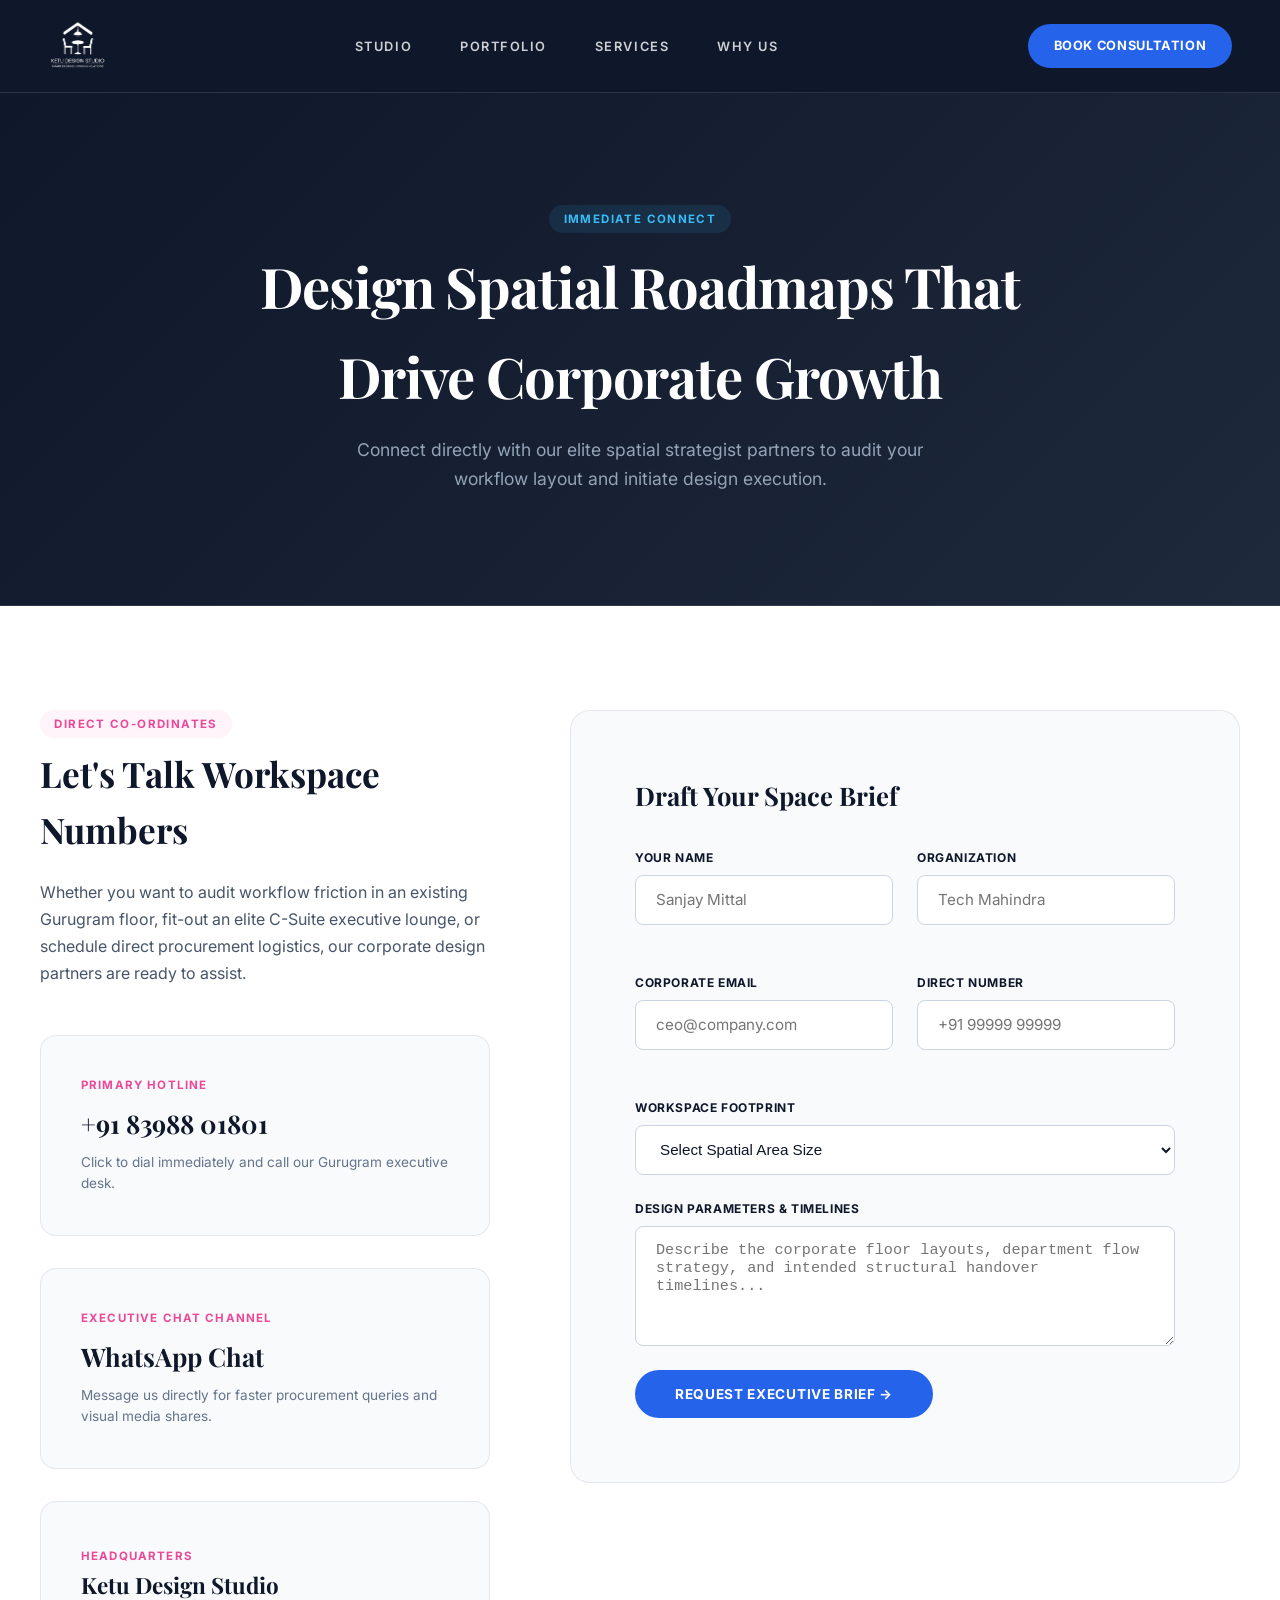
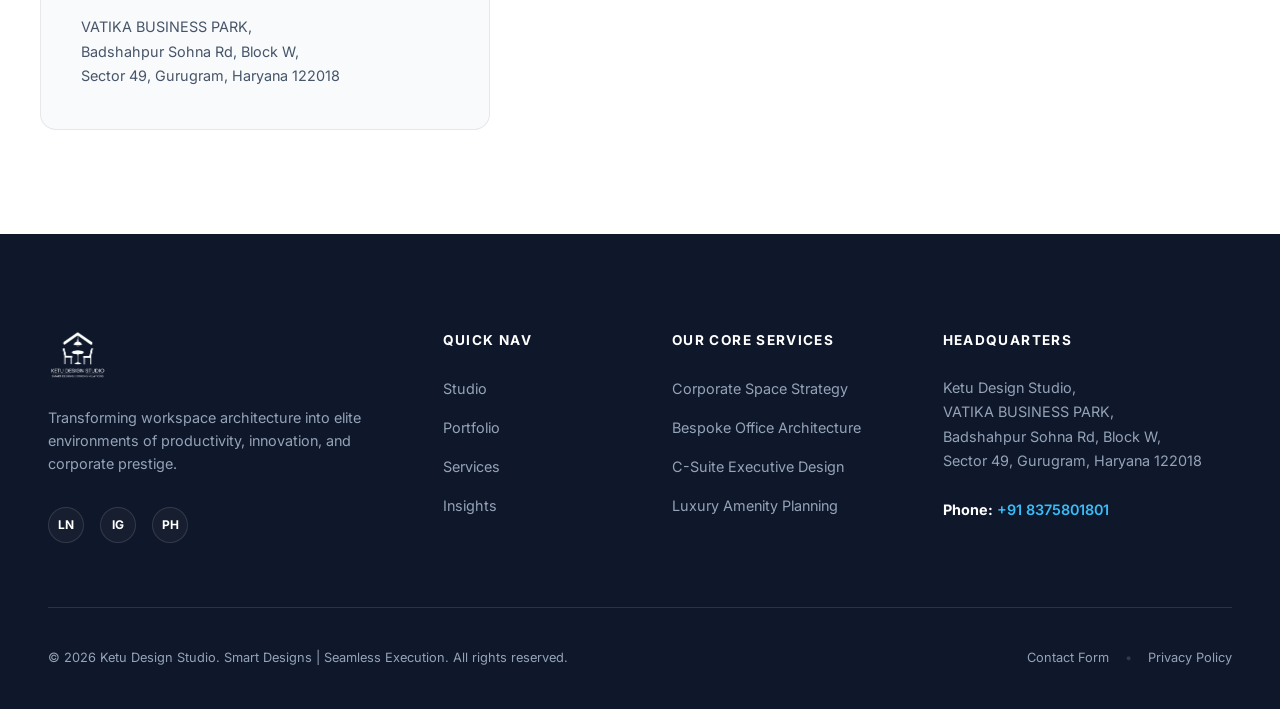
==== commit dc578c02: "Update contact.html" ====
--- a/contact.html
+++ b/contact.html
@@ -57,14 +57,14 @@
                     </p>
                     
                     <!-- Call Link -->
-                    <a href="tel:+918398801801" class="contact-card-link">
+                    <a href="tel:+918375801801" class="contact-card-link">
                         <span class="contact-card-label">Primary Hotline</span>
                         <span class="contact-card-value">+91 83988 01801</span>
                         <span class="contact-card-desc">Click to dial immediately and call our Gurugram executive desk.</span>
                     </a>
                     
                     <!-- WhatsApp Link -->
-                    <a href="https://wa.me/918398801801" target="_blank" class="contact-card-link">
+                    <a href="https://wa.me/918375801801" target="_blank" class="contact-card-link">
                         <span class="contact-card-label">Executive Chat Channel</span>
                         <span class="contact-card-value">WhatsApp Chat</span>
                         <span class="contact-card-desc">Message us directly for faster procurement queries and visual media shares.</span>
@@ -177,7 +177,7 @@
                     Sector 49, Gurugram, Haryana 122018
                 </p>
                 <p class="footer-phone">
-                    <strong>Phone:</strong> <a href="tel:+918398801801">+91 83988 01801</a>
+                    <strong>Phone:</strong> <a href="tel:+918375801801">+91 8375801801</a>
                 </p>
             </div>
         </div>
--- a/style.css
+++ b/style.css
@@ -298,8 +298,42 @@
     display: flex;
     gap: 1.5rem;
 }
-
 /* --- Glassmorphism Stats Boxes --- */
+ .cta {
+    display: flex;
+    align-items: center;
+    justify-content: center;
+    flex-wrap: wrap;
+    gap: 2rem;
+    background-image: linear-gradient(rgba(0,0,0,0.4), rgba(0,0,0,0.4)), url('hero.jpg');
+    background-size: cover;
+    background-position: center;
+    background-repeat: no-repeat;
+    background-color: var(--premium-blue-dark);
+    position: relative;
+}
+
+
+.cta-content {
+    /* Content inside overlay box, inherit styles */
+    margin: 0;
+}
+
+.cta-images {
+    display: flex;
+    gap: 1rem;
+    flex: 1 1 300px;
+    justify-content: flex-end;
+}
+
+.cta-images img {
+    width: 120px;
+    height: auto;
+    border-radius: 8px;
+    object-fit: cover;
+    box-shadow: 0 4px 12px rgba(0,0,0,0.2);
+}
+
 .stats {
     background-color: var(--premium-blue-dark);
     padding: 5rem 2rem;
@@ -405,7 +439,7 @@
     gap: 6rem;
     width: max-content;
     align-items: center;
-    /* Changed to 'infinite' and matches the exact keyframe configuration below */
+    /* Infinite configuration matches keyframe values perfectly */
     animation: marquee 20s linear infinite;
 }
 
@@ -415,7 +449,7 @@
     justify-content: center;
     height: 45px;
     user-select: none;
-    /* CRITICAL: Prevents flexbox from compressing the images at the end of the line */
+    /* Prevents flexbox from compressing the images at the end of the line */
     flex-shrink: 0; 
 }
 
@@ -432,13 +466,12 @@
     transform: scale(1.06);
 }
 
-/* Updated precise translation calculation */
+/* Precise translation calculation */
 @keyframes marquee {
     0% {
         transform: translateX(0);
     }
     100% {
-        /* Moving by exactly calc(-50% - 3rem) compensates perfectly for the layout gaps */
         transform: translateX(calc(-50% - 3rem));
     }
 }
@@ -482,7 +515,7 @@
     font-weight: 300;
 }
 
-/* --- Services Grid Section (60% White Background) --- */
+/* --- Services Grid Section --- */
 .services {
     background-color: var(--light-bg);
     padding: 6.5rem 2rem;
@@ -499,13 +532,21 @@
 .service-card {
     background-color: var(--white-bg);
     border: 1px solid var(--dark-border);
-    padding: 3.5rem 2.5rem;
+    padding: 2rem 1.5rem;
     border-radius: 16px;
     position: relative;
     transition: all 0.4s cubic-bezier(0.4, 0, 0.2, 1);
     display: flex;
     flex-direction: column;
     height: 100%;
+}
+
+.service-img {
+    max-width: 100%;
+    max-height: 180px;
+    object-fit: cover;
+    border-radius: 8px;
+    margin-bottom: 0.8rem;
 }
 
 .service-card::before {
@@ -590,7 +631,7 @@
     overflow: hidden;
 }
 
-/* --- Side Page Background Variations (no background images, gradients only) --- */
+/* --- Side Page Background Variations --- */
 .portfolio-page {
     background: linear-gradient(135deg, #0F172A, #1E293B);
 }
@@ -622,6 +663,7 @@
     0% { transform: translateX(-30px); opacity: 0; }
     100% { transform: translateX(0); opacity: 1; }
 }
+
 .slide-in-left {
     animation: slideInLeft 0.8s ease-out forwards;
 }
@@ -780,6 +822,96 @@
     font-weight: 600;
 }
 
+/* --- Reviews Section wrapper --- */
+.reviews {
+    background-color: var(--white-bg);
+    padding: 6rem 2rem;
+}
+
+/* Grid for the two testimonial cards */
+.reviews-container {
+    max-width: 1200px;
+    margin: 3rem auto 0 auto;
+    display: grid;
+    grid-template-columns: repeat(2, 1fr);
+    gap: 3rem;
+}
+
+/* Individual testimonial card */
+.quote-card {
+    background-color: var(--light-bg);
+    border: 1px solid var(--dark-border);
+    padding: 4rem 3rem 3rem 3rem;
+    border-radius: 16px;
+    position: relative;
+}
+
+/* Large opening quotation mark */
+.quote-icon {
+    position: absolute;
+    top: 15px;
+    left: 30px;
+    font-family: var(--font-serif);
+    font-size: 6rem;
+    color: rgba(37, 99, 235, 0.06);
+    line-height: 1;
+    pointer-events: none;
+}
+
+/* Testimonial text */
+.quote-text {
+    font-family: var(--font-sans);
+    font-size: 1.05rem;
+    color: #334155;
+    line-height: 1.8;
+    margin-bottom: 2.5rem;
+    font-style: italic;
+    position: relative;
+    z-index: 1;
+}
+
+/* Container for author avatar + details */
+.quote-author-info {
+    display: flex;
+    align-items: center;
+    gap: 1.25rem;
+}
+
+/* Avatar circle with initials */
+.author-avatar {
+    width: 48px;
+    height: 48px;
+    background-color: var(--premium-blue-dark);
+    color: #FFFFFF;
+    border-radius: 9999px;
+    display: flex;
+    align-items: center;
+    justify-content: center;
+    font-weight: 700;
+    font-size: 0.9rem;
+}
+
+/* Second testimonial uses a pink accent avatar */
+.quote-card:nth-child(2) .author-avatar {
+    background-color: var(--premium-pink-accent);
+}
+
+/* Author name */
+.author-name {
+    font-family: var(--font-sans);
+    font-size: 1rem;
+    font-weight: 700;
+    color: var(--premium-blue-dark);
+}
+
+/* Author title / role */
+.author-title {
+    font-family: var(--font-sans);
+    font-size: 0.8rem;
+    color: #64748B;
+    font-weight: 500;
+}
+
 /* Service Detail Sections */
 .service-details-row {
     display: flex;
@@ -820,7 +952,6 @@
     margin-bottom: 1.25rem;
     color: var(--premium-blue-dark);
 }
-
 .service-details-body p {
     font-size: 1rem;
     color: #475569;
@@ -2818,4 +2949,4 @@
         transform: translateY(-8px) rotate(-45deg);
         background-color: #FFFFFF !important;
     }
-}+}
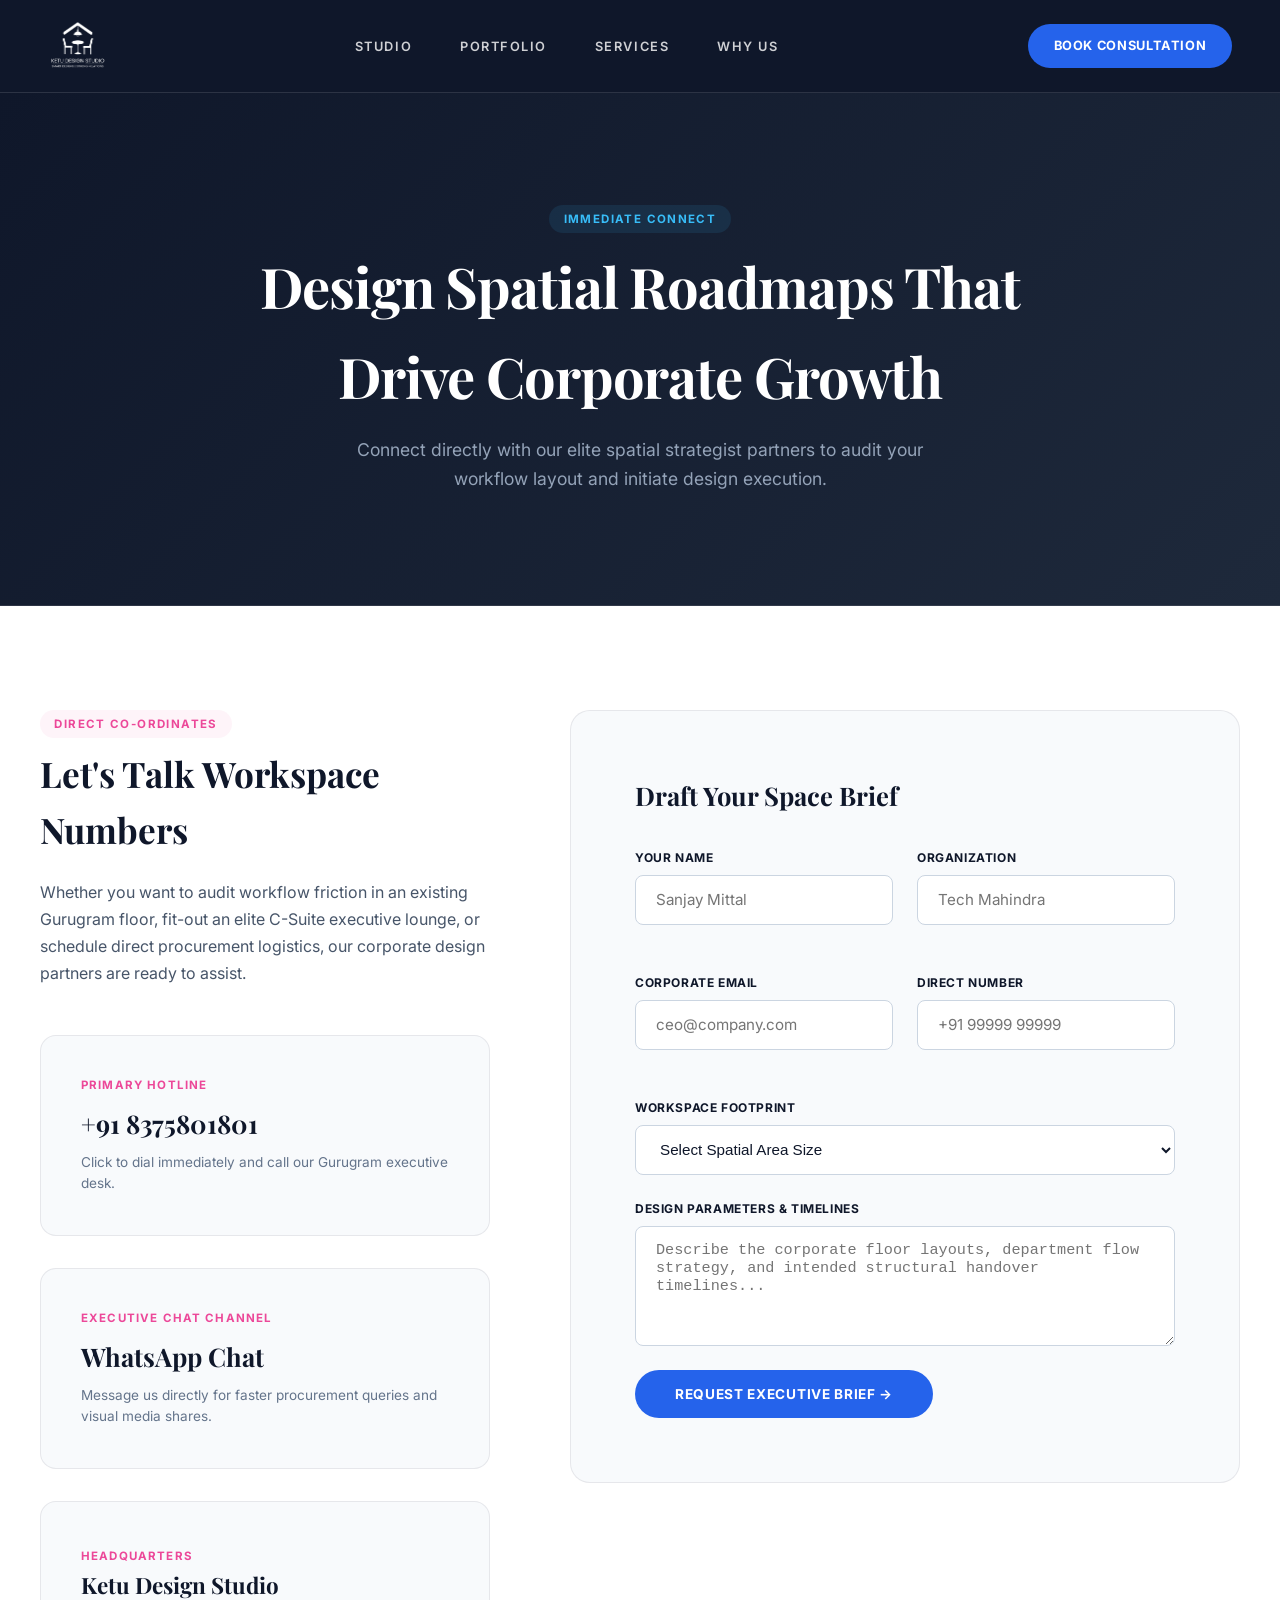
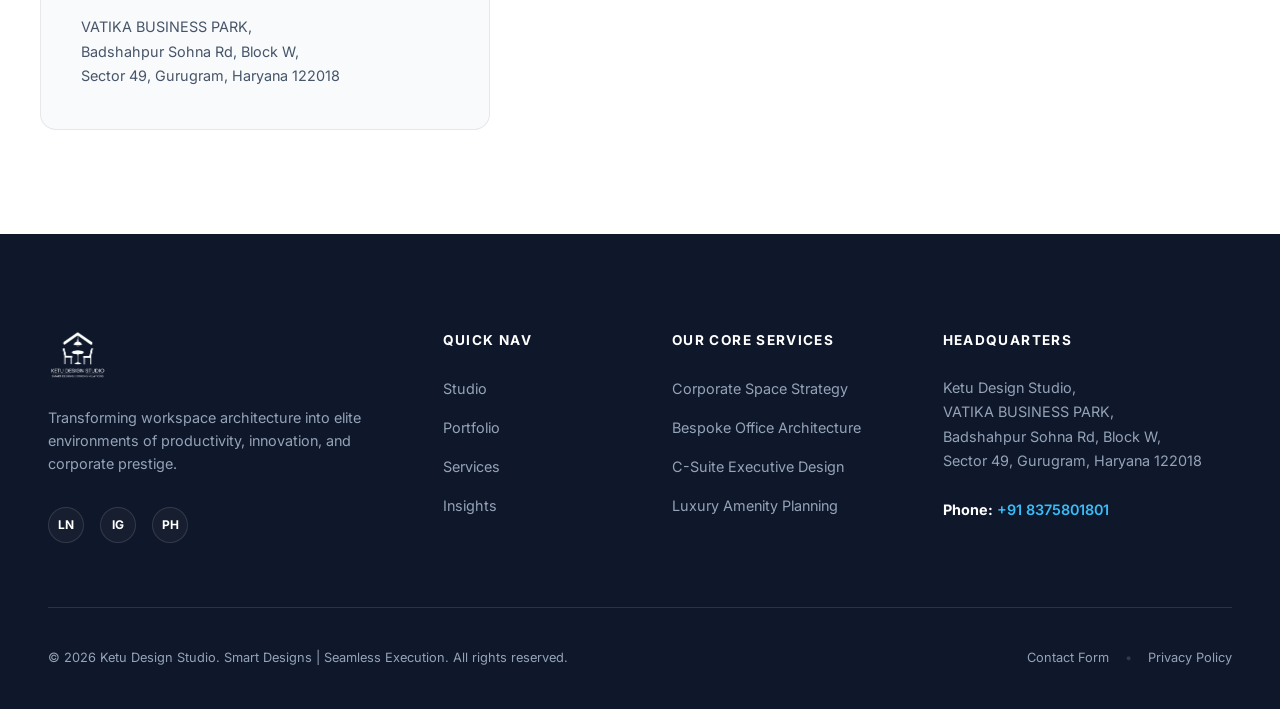
==== commit c3a66af0: "Update contact.html" ====
--- a/contact.html
+++ b/contact.html
@@ -59,7 +59,7 @@
                     <!-- Call Link -->
                     <a href="tel:+918375801801" class="contact-card-link">
                         <span class="contact-card-label">Primary Hotline</span>
-                        <span class="contact-card-value">+91 83988 01801</span>
+                        <span class="contact-card-value">+91 8375801801</span>
                         <span class="contact-card-desc">Click to dial immediately and call our Gurugram executive desk.</span>
                     </a>
                     
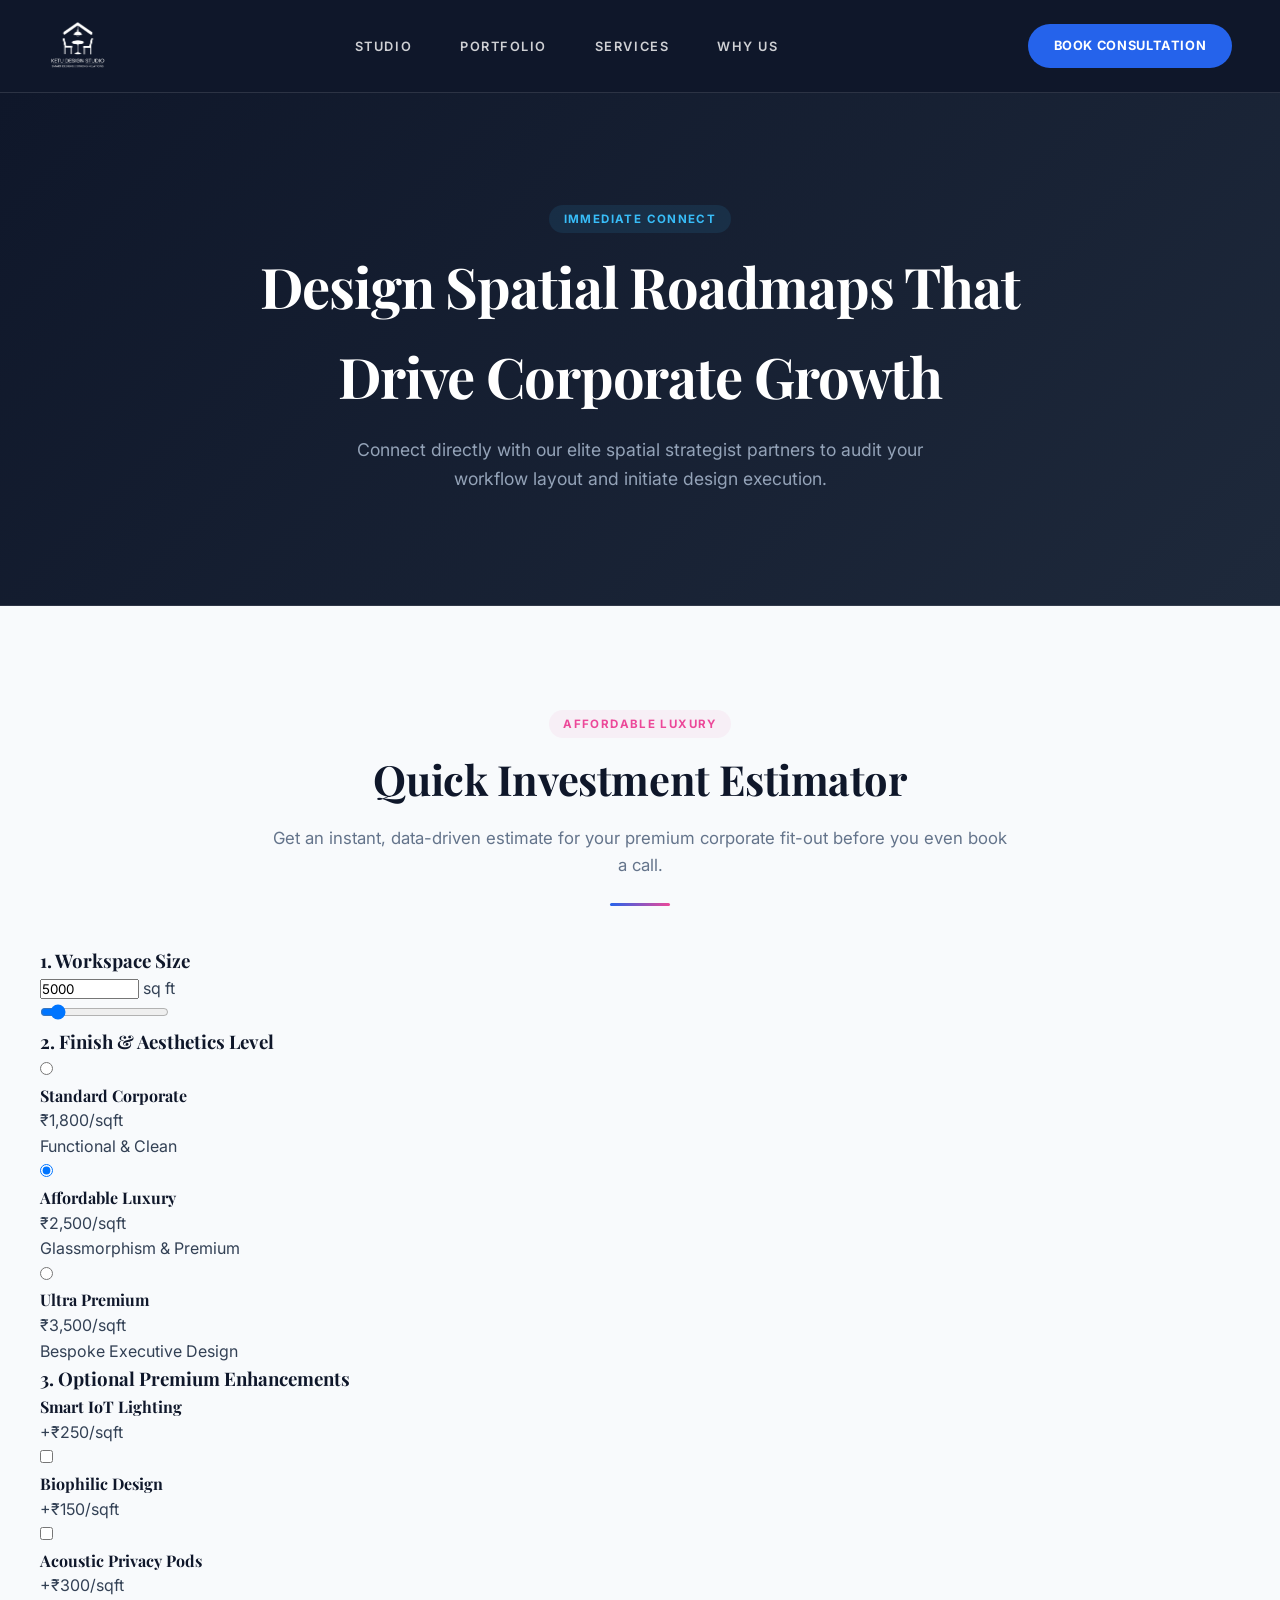
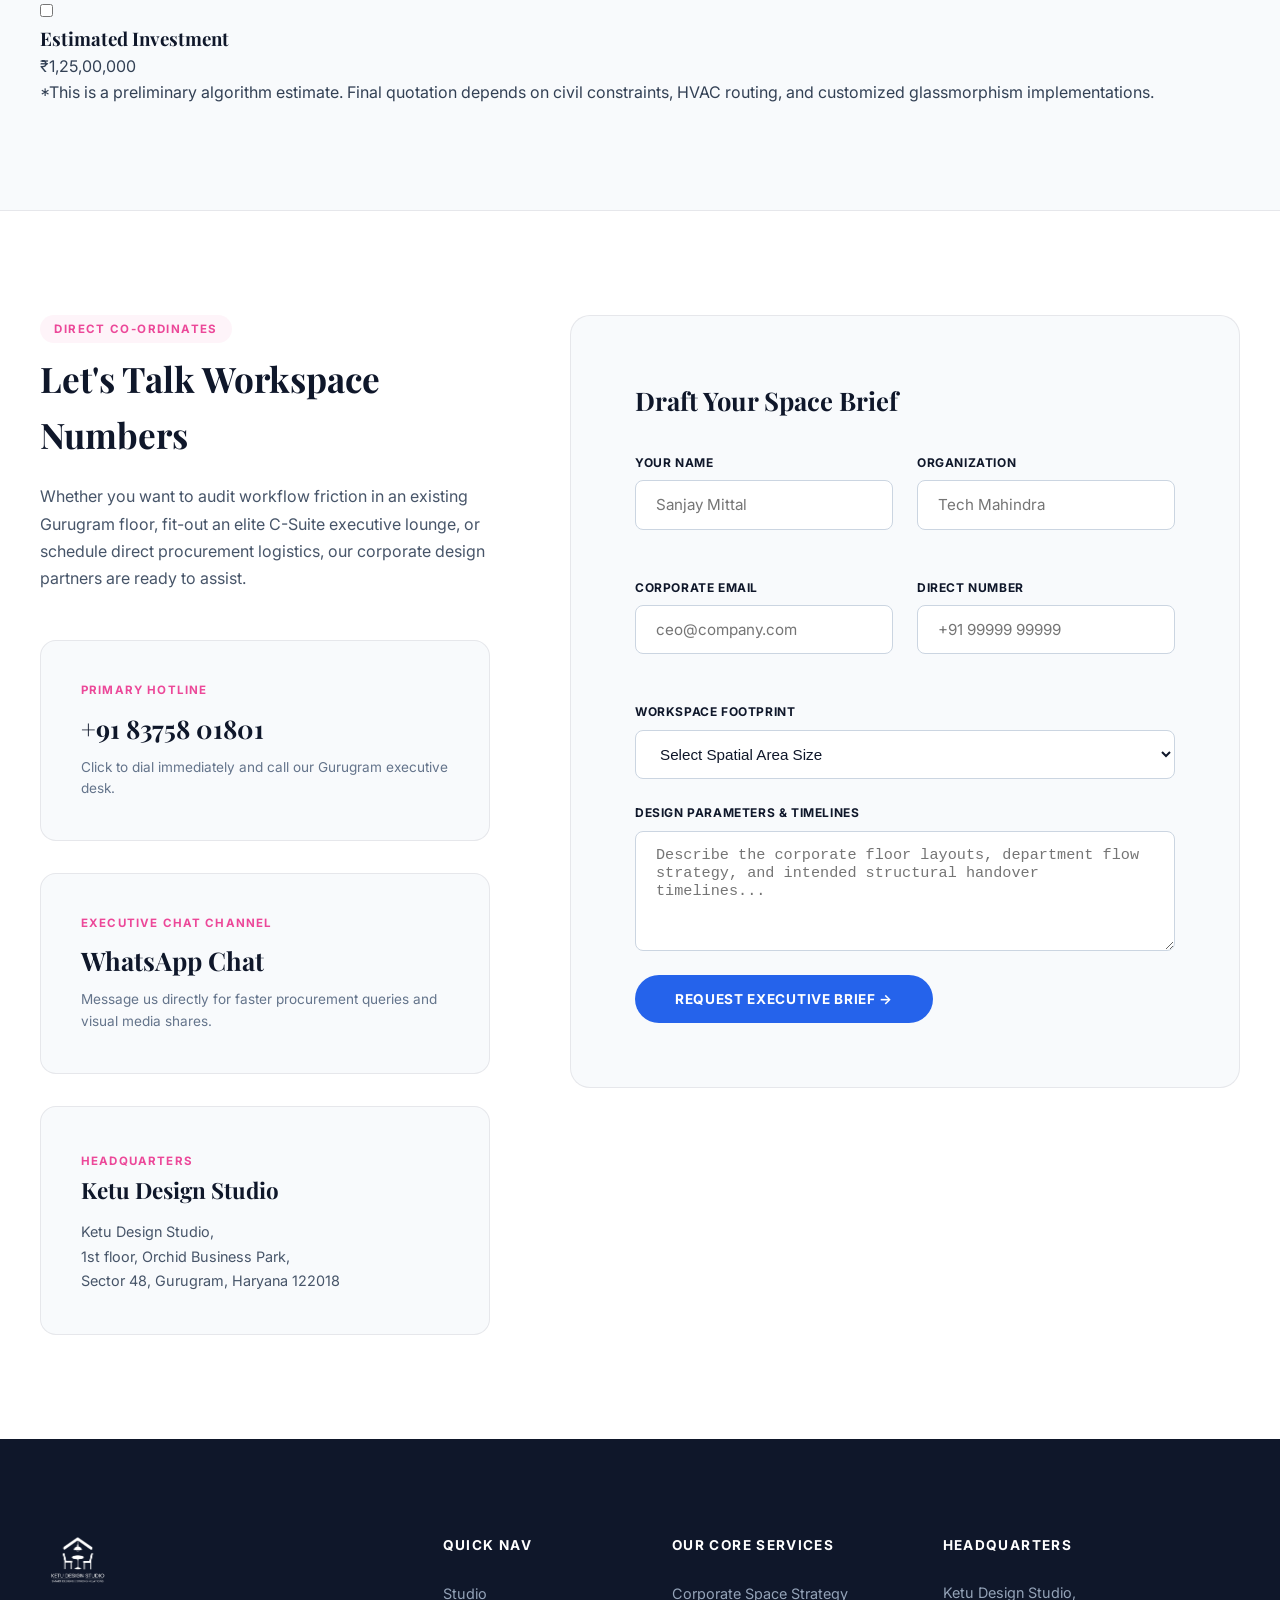
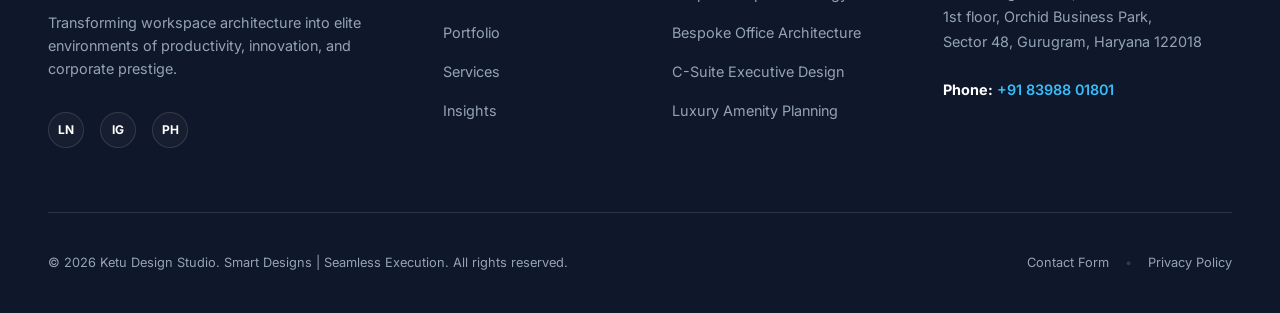
==== commit adaafc73: "Update contact.html" ====
--- a/contact.html
+++ b/contact.html
@@ -23,7 +23,7 @@
         <ul class="nav-links">
             <li><a href="index.html">STUDIO</a></li>
             <li><a href="portfolio.html">PORTFOLIO</a></li>
-            <li><a href="services (1).html">SERVICES</a></li>
+            <li><a href="services.html">SERVICES</a></li>
             <li><a href="whyus.html">WHY US</a></li>
         </ul>
         <div class="nav-cta">
@@ -42,6 +42,102 @@
             <p>Connect directly with our elite spatial strategist partners to audit your workflow layout and initiate design execution.</p>
         </div>
     </header>
+
+    <!-- Estimation Calculator Section -->
+    <section class="page-section" style="background-color: var(--light-bg); border-bottom: 1px solid var(--dark-border);">
+        <div class="page-container-large">
+            <div class="section-header" style="padding-top: 0;">
+                <span class="badge">AFFORDABLE LUXURY</span>
+                <h2>Quick Investment Estimator</h2>
+                <p class="section-subtitle">Get an instant, data-driven estimate for your premium corporate fit-out before you even book a call.</p>
+                <div class="divider"></div>
+            </div>
+
+            <div class="calculator-container advanced-calc">
+                <div class="calc-top-row">
+                    <!-- Area Slider -->
+                    <div class="calc-section">
+                        <div class="calc-section-header">
+                            <h3>1. Workspace Size</h3>
+                            <div class="area-input-wrapper">
+                                <input type="number" id="calc-area" value="5000" min="500" max="50000">
+                                <span>sq ft</span>
+                            </div>
+                        </div>
+                        <input type="range" id="calc-area-slider" min="500" max="50000" step="500" value="5000" class="styled-slider">
+                    </div>
+                </div>
+
+                <!-- Quality Cards -->
+                <div class="calc-section">
+                    <h3>2. Finish & Aesthetics Level</h3>
+                    <div class="quality-cards">
+                        <label class="quality-card">
+                            <input type="radio" name="calc-quality" value="1800">
+                            <div class="card-content">
+                                <h4>Standard Corporate</h4>
+                                <p>₹1,800/sqft</p>
+                                <span>Functional & Clean</span>
+                            </div>
+                        </label>
+                        <label class="quality-card active">
+                            <input type="radio" name="calc-quality" value="2500" checked>
+                            <div class="card-content">
+                                <h4>Affordable Luxury</h4>
+                                <p>₹2,500/sqft</p>
+                                <span>Glassmorphism & Premium</span>
+                            </div>
+                        </label>
+                        <label class="quality-card">
+                            <input type="radio" name="calc-quality" value="3500">
+                            <div class="card-content">
+                                <h4>Ultra Premium</h4>
+                                <p>₹3,500/sqft</p>
+                                <span>Bespoke Executive Design</span>
+                            </div>
+                        </label>
+                    </div>
+                </div>
+
+                <!-- Add-ons -->
+                <div class="calc-section">
+                    <h3>3. Optional Premium Enhancements</h3>
+                    <div class="addons-grid">
+                        <label class="addon-toggle">
+                            <div class="addon-info">
+                                <h4>Smart IoT Lighting</h4>
+                                <span>+₹250/sqft</span>
+                            </div>
+                            <input type="checkbox" class="calc-addon" value="250">
+                            <span class="toggle-switch"></span>
+                        </label>
+                        <label class="addon-toggle">
+                            <div class="addon-info">
+                                <h4>Biophilic Design</h4>
+                                <span>+₹150/sqft</span>
+                            </div>
+                            <input type="checkbox" class="calc-addon" value="150">
+                            <span class="toggle-switch"></span>
+                        </label>
+                        <label class="addon-toggle">
+                            <div class="addon-info">
+                                <h4>Acoustic Privacy Pods</h4>
+                                <span>+₹300/sqft</span>
+                            </div>
+                            <input type="checkbox" class="calc-addon" value="300">
+                            <span class="toggle-switch"></span>
+                        </label>
+                    </div>
+                </div>
+                
+                <div class="calc-result-panel">
+                    <h3>Estimated Investment</h3>
+                    <div class="calc-amount" id="calc-total">₹1,25,00,000</div>
+                    <p class="calc-disclaimer">*This is a preliminary algorithm estimate. Final quotation depends on civil constraints, HVAC routing, and customized glassmorphism implementations.</p>
+                </div>
+            </div>
+        </div>
+    </section>
 
     <!-- Contact & Consultation Hub -->
     <section class="page-section">
@@ -59,12 +155,12 @@
                     <!-- Call Link -->
                     <a href="tel:+918375801801" class="contact-card-link">
                         <span class="contact-card-label">Primary Hotline</span>
-                        <span class="contact-card-value">+91 8375801801</span>
+                        <span class="contact-card-value">+91 83758 01801</span>
                         <span class="contact-card-desc">Click to dial immediately and call our Gurugram executive desk.</span>
                     </a>
                     
                     <!-- WhatsApp Link -->
-                    <a href="https://wa.me/918375801801" target="_blank" class="contact-card-link">
+                    <a href="https://wa.me/918398801801" target="_blank" class="contact-card-link">
                         <span class="contact-card-label">Executive Chat Channel</span>
                         <span class="contact-card-value">WhatsApp Chat</span>
                         <span class="contact-card-desc">Message us directly for faster procurement queries and visual media shares.</span>
@@ -75,9 +171,9 @@
                         <span class="contact-card-label">Headquarters</span>
                         <h4 style="font-family: var(--font-serif); font-size: 1.4rem; color: var(--premium-blue-dark); margin-bottom: 0.75rem;">Ketu Design Studio</h4>
                         <p style="font-size: 0.9rem; color: #475569; line-height: 1.7;">
-                            VATIKA BUSINESS PARK,<br>
-                            Badshahpur Sohna Rd, Block W,<br>
-                            Sector 49, Gurugram, Haryana 122018
+                            Ketu Design Studio,<br>
+                    1st floor, Orchid Business Park,<br>
+                    Sector 48, Gurugram, Haryana 122018
                         </p>
                     </div>
                 </div>
@@ -144,7 +240,7 @@
                 <div class="social-links">
                     <a href="https://linkedin.com" target="_blank" aria-label="LinkedIn">LN</a>
                     <a href="https://instagram.com" target="_blank" aria-label="Instagram">IG</a>
-                    <a href="tel:+918398801801" aria-label="Phone">PH</a>
+                    <a href="tel:+918375801801" aria-label="Phone">PH</a>
                 </div>
             </div>
             
@@ -153,7 +249,7 @@
                 <ul>
                     <li><a href="index.html">Studio</a></li>
                     <li><a href="portfolio.html">Portfolio</a></li>
-                    <li><a href="services (1).html">Services</a></li>
+                    <li><a href="services.html">Services</a></li>
                     <li><a href="insights.html">Insights</a></li>
                 </ul>
             </div>
@@ -161,10 +257,10 @@
             <div class="footer-links-col">
                 <h3>Our Core Services</h3>
                 <ul>
-                    <li><a href="services (1).html#strategy">Corporate Space Strategy</a></li>
-                    <li><a href="services (1).html#architecture">Bespoke Office Architecture</a></li>
-                    <li><a href="services (1).html#suites">C-Suite Executive Design</a></li>
-                    <li><a href="services (1).html#amenities">Luxury Amenity Planning</a></li>
+                    <li><a href="services.html#strategy">Corporate Space Strategy</a></li>
+                    <li><a href="services.html#architecture">Bespoke Office Architecture</a></li>
+                    <li><a href="services.html#suites">C-Suite Executive Design</a></li>
+                    <li><a href="services.html#amenities">Luxury Amenity Planning</a></li>
                 </ul>
             </div>
 
@@ -172,12 +268,12 @@
                 <h3>Headquarters</h3>
                 <p class="footer-address">
                     Ketu Design Studio,<br>
-                    VATIKA BUSINESS PARK,<br>
-                    Badshahpur Sohna Rd, Block W,<br>
-                    Sector 49, Gurugram, Haryana 122018
+                    1st floor, Orchid Business Park,<br>
+
+                    Sector 48, Gurugram, Haryana 122018
                 </p>
                 <p class="footer-phone">
-                    <strong>Phone:</strong> <a href="tel:+918375801801">+91 8375801801</a>
+                    <strong>Phone:</strong> <a href="tel:+918398801801">+91 83988 01801</a>
                 </p>
             </div>
         </div>
@@ -193,5 +289,67 @@
     </footer>
 
     <script src="script.js"></script>
+    <script>
+    document.addEventListener('DOMContentLoaded', function() {
+        const calcArea = document.getElementById('calc-area');
+        const calcAreaSlider = document.getElementById('calc-area-slider');
+        const qualityRadios = document.querySelectorAll('input[name="calc-quality"]');
+        const addonCheckboxes = document.querySelectorAll('.calc-addon');
+        const calcTotal = document.getElementById('calc-total');
+
+        if (!calcArea || !calcTotal) return;
+
+        // Sync slider and number input
+        calcArea.addEventListener('input', function() {
+            calcAreaSlider.value = this.value;
+            updateEstimate();
+        });
+        calcAreaSlider.addEventListener('input', function() {
+            calcArea.value = this.value;
+            updateEstimate();
+        });
+
+        // Update active class on quality cards
+        qualityRadios.forEach(radio => {
+            radio.addEventListener('change', function() {
+                document.querySelectorAll('.quality-card').forEach(card => card.classList.remove('active'));
+                if (this.checked) {
+                    this.closest('.quality-card').classList.add('active');
+                }
+                updateEstimate();
+            });
+        });
+
+        addonCheckboxes.forEach(cb => {
+            cb.addEventListener('change', updateEstimate);
+        });
+
+        function updateEstimate() {
+            const area = parseFloat(calcArea.value) || 0;
+            
+            let baseRate = 2500;
+            const checkedQuality = document.querySelector('input[name="calc-quality"]:checked');
+            if (checkedQuality) baseRate = parseFloat(checkedQuality.value);
+
+            let addonRate = 0;
+            addonCheckboxes.forEach(cb => {
+                if (cb.checked) addonRate += parseFloat(cb.value);
+            });
+
+            const total = area * (baseRate + addonRate);
+            
+            const formatter = new Intl.NumberFormat('en-IN', {
+                style: 'currency',
+                currency: 'INR',
+                maximumFractionDigits: 0
+            });
+            
+            calcTotal.textContent = formatter.format(total);
+        }
+        
+        // Initial call
+        updateEstimate();
+    });
+    </script>
 </body>
 </html>
